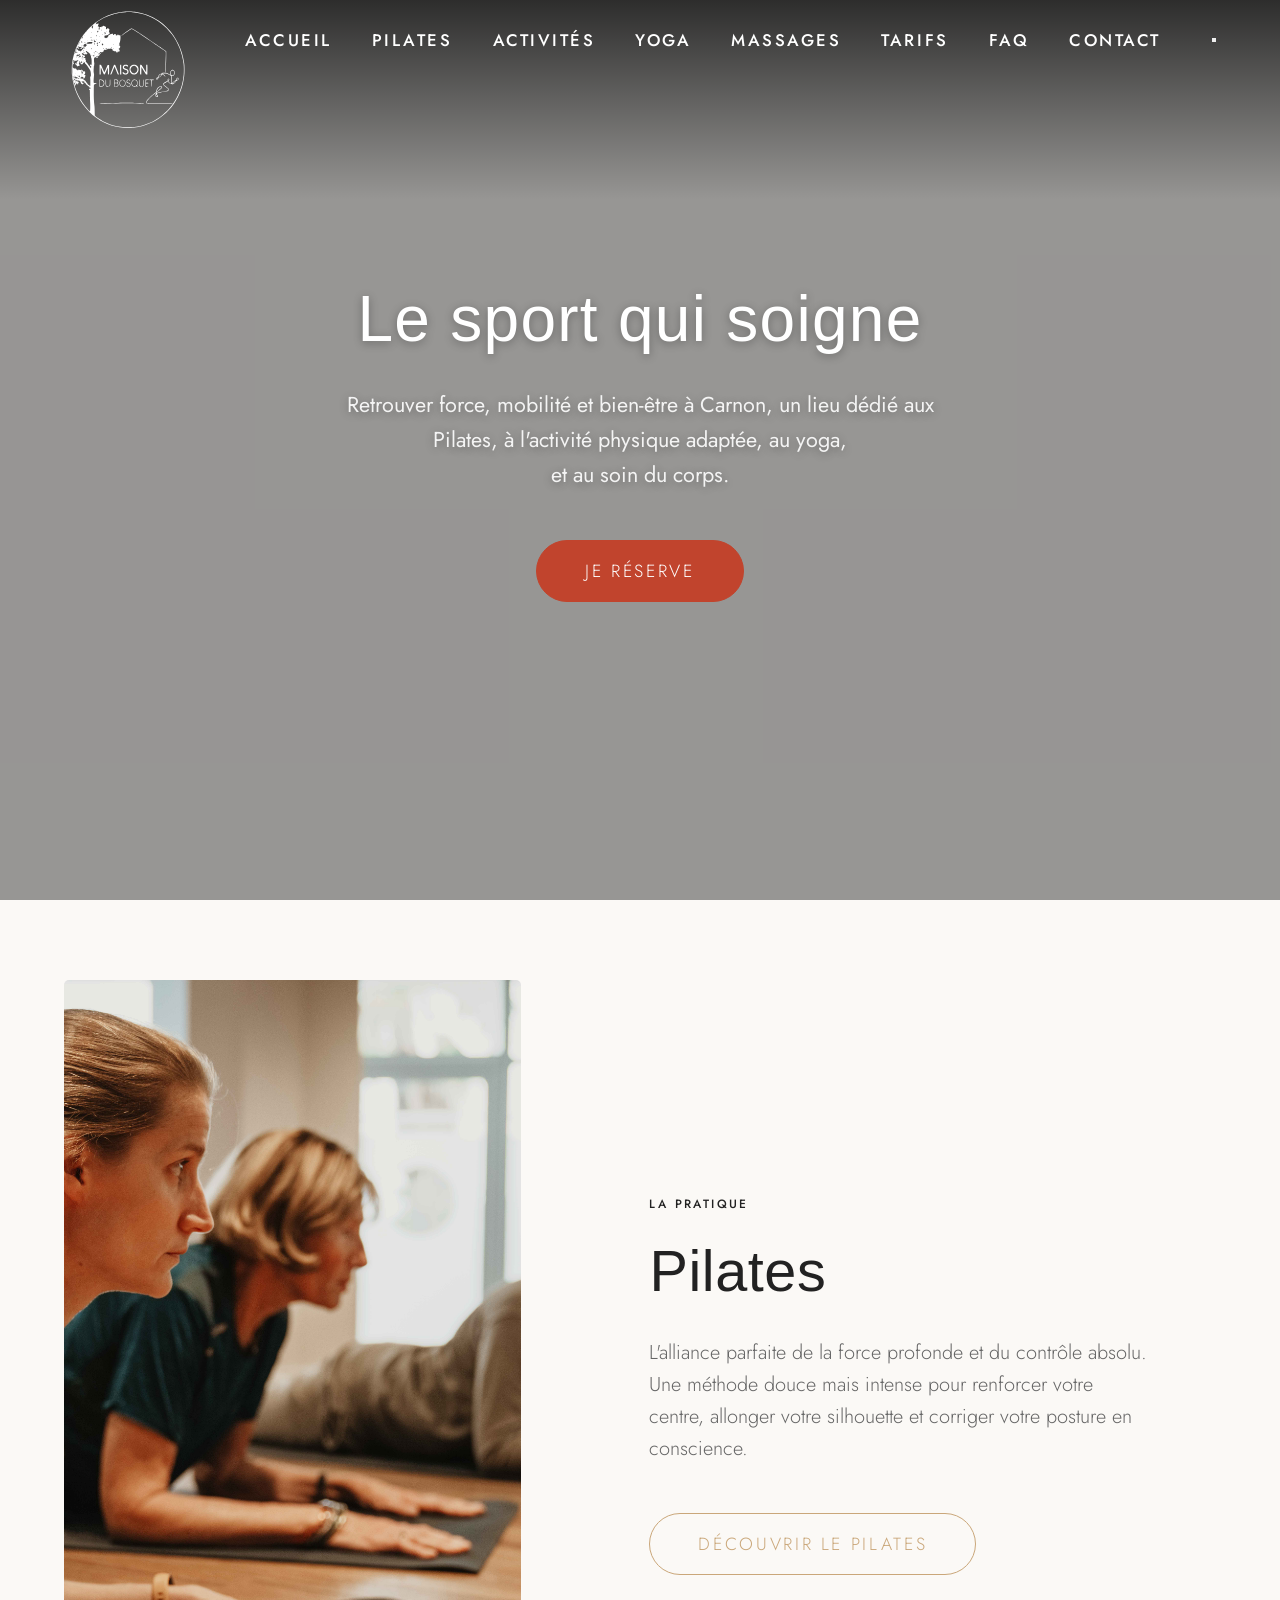
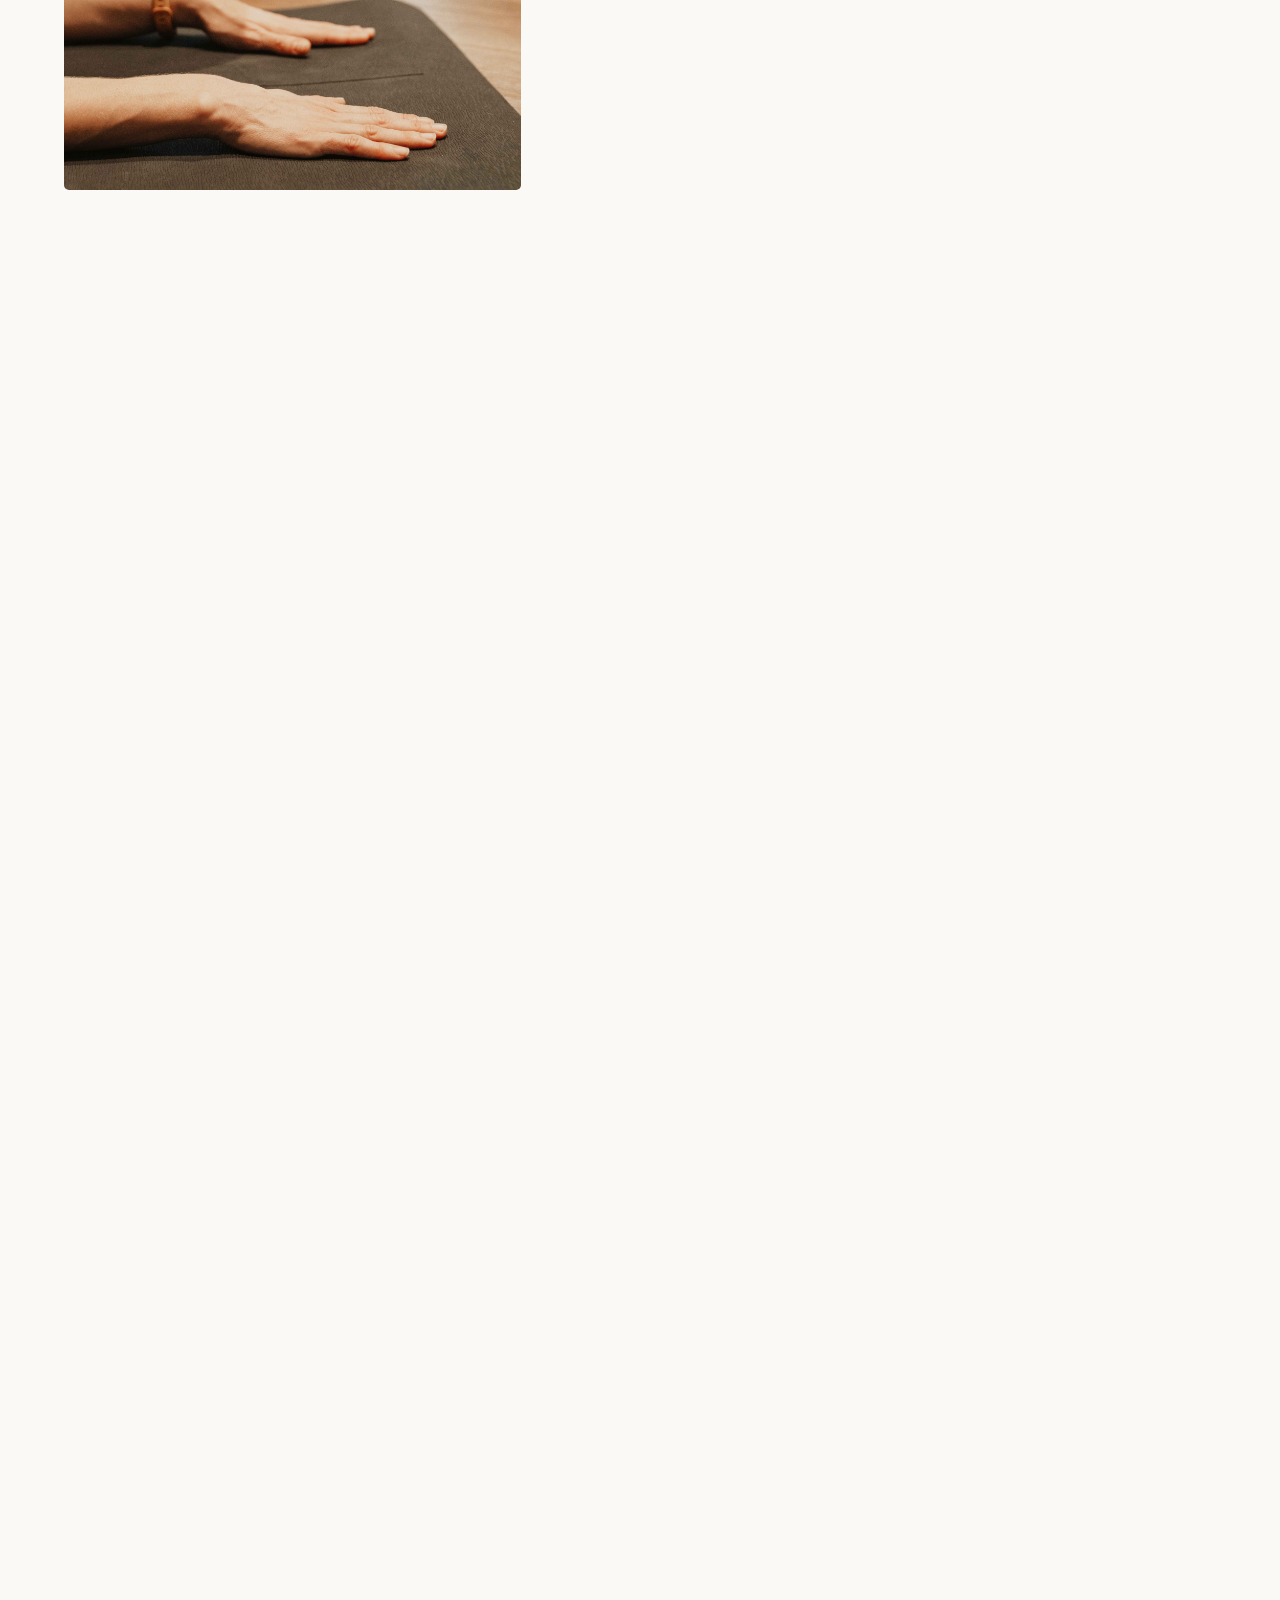
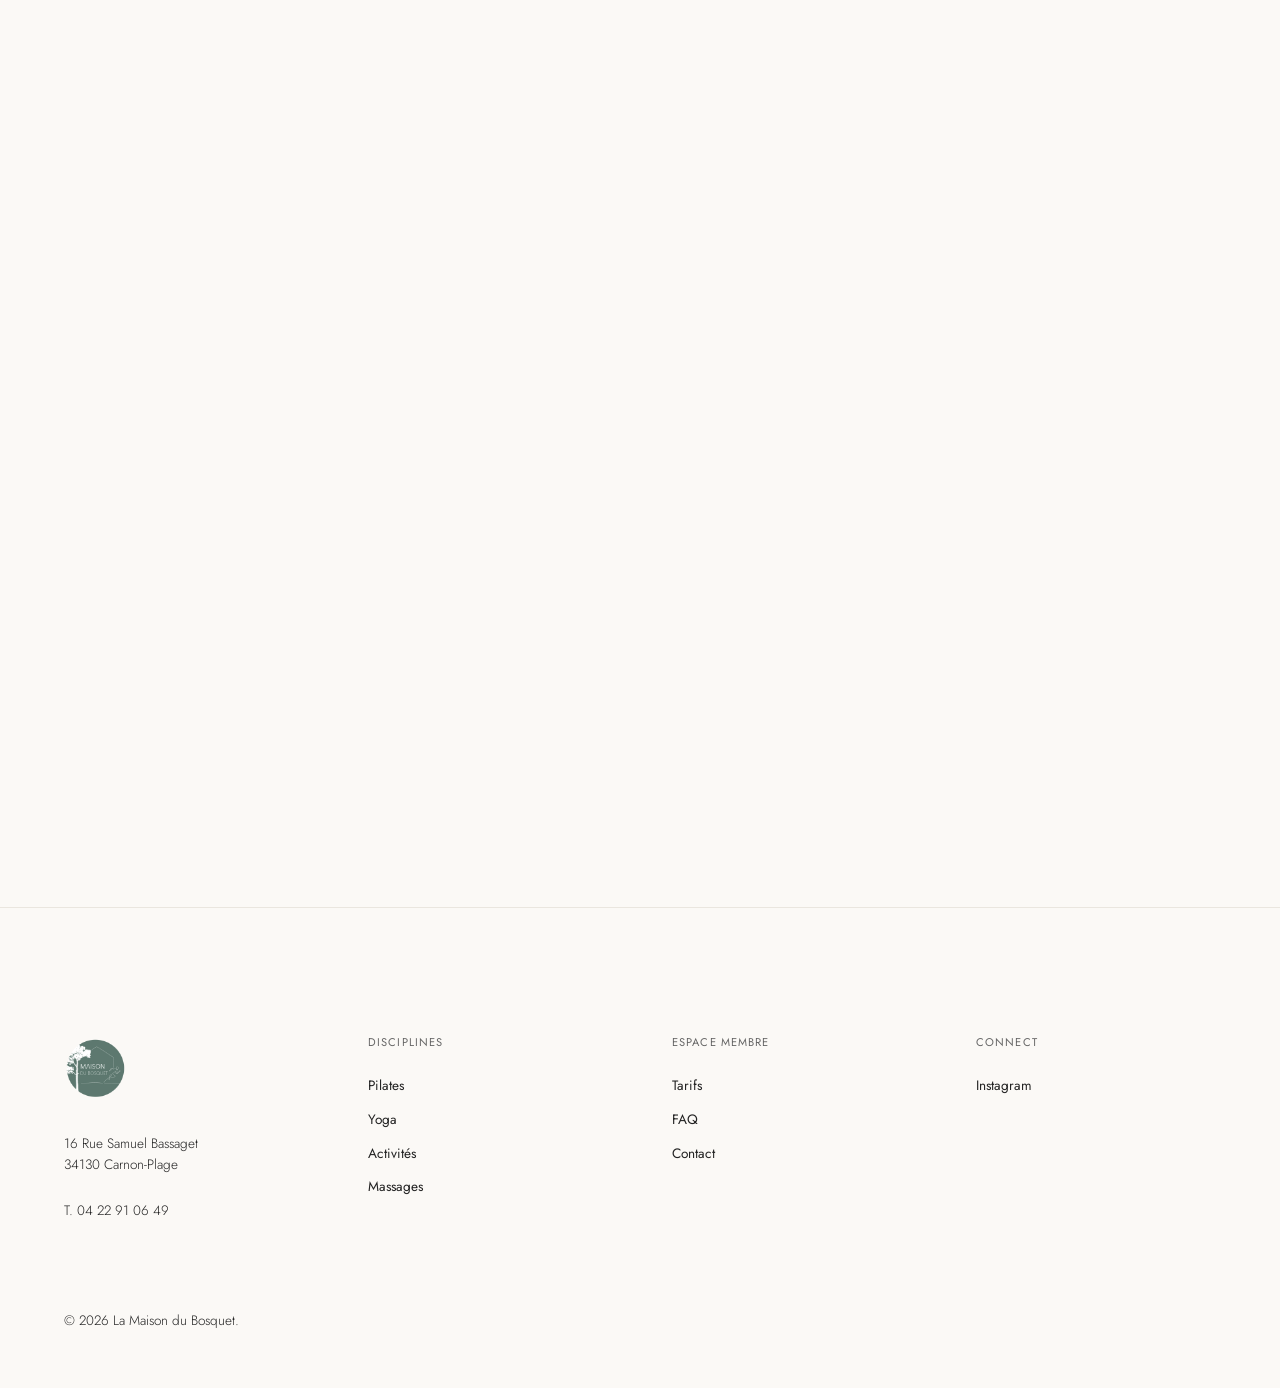
==== index.html @ 8757844e "Update index texts and yoga hero image position" ====
<!DOCTYPE html>
<html lang="fr">
<head>
  <meta charset="UTF-8">
  <meta name="viewport" content="width=device-width, initial-scale=1.0">
  <title>La Maison du Bosquet | Mouvement & Bien-être</title>
  <meta name="description" content="Une approche holistique du mouvement à Carnon-Plage. Pilates, Yoga, Massages et A.P.A dans un espace pensé pour la sérénité.">
  
  <link rel="stylesheet" href="style.css">
</head>
<body>

  <!-- HEADER -->
  <header class="site-header">
    <div class="container" style="display: flex; justify-content: space-between; align-items: center; width: 100%;">
      <div class="logo">
        <a href="index.html">
          <img src="Branding/MaisonDuBosquet_logo_vectorise_blanc.svg" alt="La Maison du Bosquet">
        </a>
      </div>
      
      <nav class="main-nav">
        <ul>
          <li><a href="index.html">Accueil</a></li>
          <li><a href="pilates.html">Pilates</a></li>
          <li><a href="training-apa.html">Activités</a></li>
          <li><a href="yoga.html">Yoga</a></li>
          <li><a href="massages.html">Massages</a></li>
          <li><a href="tarifs.html">Tarifs</a></li>
          <li><a href="faq.html">FAQ</a></li>
          <li><a href="contact.html">Contact</a></li>
        </ul>
      </nav>
      
      <a href="#offre-decouverte" class="btn btn-primary" style="display: none;">JE RÉSERVE</a>
      
      <button class="burger-btn" aria-label="Menu" aria-expanded="false">
        <div class="burger-line"></div>
        <div class="burger-line"></div>
        <div class="burger-line"></div>
      </button>
    </div>
  </header>

  <!-- MOBILE MENU -->
  <nav class="mobile-menu">
    <a href="index.html">Accueil</a>
    <a href="pilates.html">Pilates</a>
    <a href="training-apa.html">Activités</a>
    <a href="yoga.html">Yoga</a>
    <a href="massages.html">Massages</a>
    <a href="tarifs.html">Tarifs</a>
    <a href="faq.html">FAQ</a>
    <a href="contact.html">Contact</a>
    
  </nav>

  <!-- HERO (Video Fullscreen) -->
  <section class="luxury-hero">
    <div class="hero-video-wrapper">
      <video autoplay muted loop playsinline>
        <source src="Video/HeroVideo.mp4" type="video/mp4">
      </video>
      <div class="hero-video-overlay"></div>
    </div>
    
    <div class="hero-text-overlay reveal">
      <h1>Le sport qui soigne</h1>
      <p style="margin: 2rem auto 3rem;">Retrouver force, mobilité et bien-être à Carnon, un lieu dédié aux Pilates, à l'activité physique adaptée, au yoga,<br>et au soin du corps.</p>
      <a href="#offre-decouverte" class="btn btn-primary">JE RÉSERVE</a>
    </div>
  </section>

  <!-- EDITORIAL SPLIT: PILATES -->
  <section class="editorial-split container">
    <div class="editorial-img reveal">
      <img src="Photos/PILATES/Pilates04.jpg" alt="La méthode Pilates">
    </div>
    <div class="editorial-content reveal">
      <span class="sur-titre">La Pratique</span>
      <h2>Pilates</h2>
      <p>L'alliance parfaite de la force profonde et du contrôle absolu. Une méthode douce mais intense pour renforcer votre centre, allonger votre silhouette et corriger votre posture en conscience.</p>
      <div style="margin-top: 3rem;">
        <a href="pilates.html" class="btn">Découvrir le Pilates</a>
      </div>
    </div>
  </section>

  <!-- EDITORIAL SPLIT: YOGA -->
  <section class="editorial-split reverse container">
    <div class="editorial-img reveal">
      <img src="Photos/YOGA/Yoga04.jpg" alt="Séance de Yoga">
    </div>
    <div class="editorial-content reveal">
      <span class="sur-titre">L'Apaisement</span>
      <h2>Yoga</h2>
      <p>Reconnectez le corps et l'esprit à travers des pratiques classiques et du Hatha Yoga. Un espace pour respirer, retrouver de la flexibilité et ancrer votre sérénité au quotidien.</p>
      <div style="margin-top: 3rem;">
        <a href="yoga.html" class="btn">Découvrir le Yoga</a>
      </div>
    </div>
  </section>

  <!-- CLEAN LIST: POURQUOI NOUS ? -->
  <section class="container reveal">
    <div class="text-center mb-4">
      <span class="sur-titre">Philosophie</span>
      <h2>Une approche sur-mesure</h2>
    </div>
    
    <div class="clean-list">
      <div class="clean-list-item">
        <h3>L'Intimité du groupe</h3>
        <p>Des effectifs très réduits pour garantir un accompagnement quasi-individuel et préserver la quiétude du lieu.</p>
      </div>
      <div class="clean-list-item">
        <h3>Expertise & Bienveillance</h3>
        <p>Nos professeurs sont des experts certifiés, dédiés à l'évolution de votre pratique dans le respect de votre anatomie.</p>
      </div>
      <div class="clean-list-item">
        <h3>Une vision holistique</h3>
        <p>Du renforcement musculaire profond (Pilates) à la récupération par le massage (Ko Bi Do, Réflexologie), tout est pensé pour votre équilibre.</p>
      </div>
    </div>
  </section>

  <!-- CTA BANNER -->
  <section id="offre-decouverte" class="cta-banner reveal" style="z-index: 2;" style="padding-top: 5rem;">
    <span class="sur-titre">Invitation</span>
    <h2>Commencez votre voyage</h2>
    
    <div style="background: var(--color-white); border-radius: 30px; padding: 4rem 2rem; max-width: 500px; margin: 3rem auto 0; border: 1px solid rgba(193, 68, 45, 0.2); box-shadow: 0 10px 50px rgba(193, 68, 45, 0.25);">
      <h3 style="font-family: var(--font-body); font-weight: 400; font-size: 1.2rem; margin-bottom: 1rem; text-transform: uppercase; letter-spacing: 0.1em;">Offre Découverte</h3>
      <p style="font-size: 1.5rem; color: var(--color-text); margin-bottom: 3rem; font-weight: 300;">Profitez de votre première séance à <strong>10€</strong></p>
      <a href="https://backoffice.bsport.io/customer/payment/pass/768179/?membership=2561&amp;force=true" target="_blank" class="btn btn-primary" style="width: 100%;">JE RÉSERVE</a>
    </div>
  </section>

  <!-- FOOTER -->
  <footer class="site-footer">
    <div class="container">
      <div class="footer-grid">
        <div>
          <img src="Branding/LogoVert.png" alt="Logo" style="height: 65px; margin-bottom: 2rem;">
          <p>16 Rue Samuel Bassaget<br>34130 Carnon-Plage</p>
          <p style="margin-top: 1rem;">T. 04 22 91 06 49</p>
        </div>
        
        <div>
          <h4>Disciplines</h4>
          <ul>
            <li style="margin-bottom: 0.5rem;"><a href="pilates.html">Pilates</a></li>
            <li style="margin-bottom: 0.5rem;"><a href="yoga.html">Yoga</a></li>
            <li style="margin-bottom: 0.5rem;"><a href="training-apa.html">Activités</a></li>
            <li style="margin-bottom: 0.5rem;"><a href="massages.html">Massages</a></li>
          </ul>
        </div>

        <div>
          <h4>Espace Membre</h4>
          <ul>
            <li style="margin-bottom: 0.5rem;"><a href="tarifs.html">Tarifs</a></li>
            <li style="margin-bottom: 0.5rem;"><a href="faq.html">FAQ</a></li>
            <li style="margin-bottom: 0.5rem;"><a href="contact.html">Contact</a></li>
          </ul>
        </div>
        
        <div>
          <h4>Connect</h4>
          <ul>
            <li><a href="https://www.instagram.com/maisondubosquet/" target="_blank">Instagram</a></li>
          </ul>
        </div>
      </div>
      <div class="footer-bottom">
        <p>&copy; 2026 La Maison du Bosquet.</p>
      </div>
    </div>
  </footer>

  <script>
    // Reveal Animations
    const observer = new IntersectionObserver((entries) => {
      entries.forEach(entry => {
        if (entry.isIntersecting) {
          entry.target.classList.add('visible');
        }
      });
    }, { threshold: 0.15 });

    document.querySelectorAll('.reveal').forEach(el => observer.observe(el));

    // Header Scroll Logic
    window.addEventListener('scroll', () => {
      const header = document.querySelector('.site-header');
      if(window.scrollY > 50) {
        header.classList.add('scrolled');
      } else {
        header.classList.remove('scrolled');
      }
    });

    // Mobile Menu
    const burger = document.querySelector('.burger-btn');
    const menu = document.querySelector('.mobile-menu');
    burger.addEventListener('click', () => {
      menu.classList.toggle('open');
      document.querySelector('.site-header').classList.toggle('menu-open');
      const lines = burger.querySelectorAll('.burger-line');
      if (menu.classList.contains('open')) {
        lines[0].style.transform = 'rotate(45deg) translate(5px, 5px)';
        lines[2].style.transform = 'rotate(-45deg) translate(2px, -2px)';
      } else {
        lines[0].style.transform = 'none';
        lines[2].style.transform = 'none';
      }
    });
  
    // Parallax and global reveal
    document.querySelectorAll("section:not(.reveal)").forEach(el => {
      el.classList.add("reveal");
      observer.observe(el);
    });


  </script>
</body>
</html>
---- style.css ----
/* ==========================================================================
   VARIABLES CSS (LUXURY WELLNESS - HOTEL STYLE)
   Mix: 50% Sky Ting, 30% The Pilates Class, 20% Ourano Yoga
   ========================================================================== */
@import url('https://fonts.googleapis.com/css2?family=Cinzel:wght@400;500;600&family=Jost:wght@300;400;500&display=swap');

:root {
  /* Colors - Ultra minimaliste */
  --color-bg: #FBF9F6; /* Crème très clair, poudré */
  --color-text: #222222; /* Noir profond mais doux (pas #000) */
  --color-text-light: #666666; /* Gris chaud pour les descriptions */
  
  /* L'accent demandé par le client */
  --color-accent: #C1442D; /* Rouge/Orange vibrant */
  
  --color-white: #FFFFFF;
  --color-border: #EAE6DF; /* Bordure presque invisible */

  /* Typography - Très mode / hôtellerie */
  --font-heading: Avenir, sans-serif; /* Avenir comme demandé */
  --font-body: 'Jost', sans-serif; /* Sans-serif géométrique, fin, très "The Pilates Class" */

  /* Layout & Spacing - Le "vide" est notre meilleur atout */
  --header-height: 80px;
  --header-scrolled-height: 60px;
  --container-max: 1400px;
  --container-px: 5vw;
  --spacing-section: 15rem; /* Marges gigantesques */
  --spacing-section-mobile: 8rem;

  /* Timings */
  --transition-slow: 0.8s cubic-bezier(0.25, 1, 0.5, 1);
  --transition-fast: 0.3s ease;
}

/* ==========================================================================
   RESET & BASE
   ========================================================================== */
*, *::before, *::after {
  box-sizing: border-box;
  margin: 0;
  padding: 0;
}

html {
  font-size: 16px;
  scroll-behavior: smooth;
}

body {
  font-family: var(--font-body);
  color: var(--color-text);
  background-color: var(--color-bg);
  line-height: 1.6;
  -webkit-font-smoothing: antialiased;
  -moz-osx-font-smoothing: grayscale;
  overflow-x: hidden;
}

/* Typography Rules */
h1, h2, h3, h4, h5, h6 {
  font-family: var(--font-heading);
  font-weight: 400;
  line-height: 1.15;
  color: var(--color-text);
}

h1 {
  font-size: clamp(3rem, 7vw, 6rem);
  letter-spacing: 0.02em;
}

h2 {
  font-size: clamp(2rem, 4.5vw, 4.5rem);
  letter-spacing: 0.01em;
  margin-bottom: 2rem;
}

h3 {
  font-size: clamp(1.2rem, 2.5vw, 1.8rem);
  font-weight: 500;
  margin-bottom: 1rem;
}

p {
  font-size: 1.25rem;
  font-weight: 300;
  color: var(--color-text-light);
  margin-bottom: 1.5rem;
  max-width: 600px; /* Ne jamais avoir de lignes de texte trop longues */
}

/* Le sur-titre style "magazine" (très The Pilates Class) */
.sur-titre {
  font-family: var(--font-body);
  text-transform: uppercase;
  letter-spacing: 0.2em;
  font-size: 0.75rem;
  font-weight: 500;
  color: var(--color-text);
  margin-bottom: 1.5rem;
  display: block;
}

a {
  color: inherit;
  text-decoration: none;
  transition: opacity var(--transition-fast);
}

a:hover {
  opacity: 0.6;
}

ul {
  list-style: none;
}

img {
  max-width: 100%;
  height: auto;
  display: block;
}

/* ==========================================================================
   LAYOUT
   ========================================================================== */
.container {
  width: 100%;
  max-width: var(--container-max);
  margin: 0 auto;
  padding: 0 var(--container-px);
}

section {
  padding: var(--spacing-section) 0;
}

@media (max-width: 768px) {
  section {
    padding: var(--spacing-section-mobile) 0;
  }
}

.text-center { text-align: center; }
.text-center p { margin-left: auto; margin-right: auto; }

/* ==========================================================================
   HEADER
   ========================================================================== */
.site-header {
  position: fixed;
  top: 0;
  left: 0;
  width: 100%;
  height: var(--header-height);
  z-index: 100;
  display: flex;
  align-items: center;
  transition: all var(--transition-slow);
  background: transparent;
  color: var(--color-white);
  border-bottom: none;
}

.site-header.scrolled {
  background: #5C786F;
  height: var(--header-scrolled-height);
}

/* Logo beaucoup plus grand au repos */
.logo img {
  height: 130px;
  transition: all var(--transition-fast);
  margin-top: 60px; /* Pousse le logo encore plus vers le bas */
  image-rendering: high-quality; /* Améliore le lissage */
  -webkit-font-smoothing: antialiased;
  transform: translateZ(0); /* Force l'accélération matérielle */
}

.site-header.scrolled .logo img {
  height: 40px; /* Revient petit sur le bandeau sauge */
  margin-top: 0px; /* Le replace au centre lors du scroll */
}

.main-nav ul {
  display: flex;
  gap: 2.5rem;
}

.main-nav a {
  font-family: var(--font-body);
  font-size: 1.05rem;
  text-transform: uppercase;
  letter-spacing: 0.15em;
  font-weight: 500;
  position: relative;
  color: var(--color-white);
}

.main-nav a:hover,
.main-nav a.active {
  color: #caa77a !important;
  text-decoration: underline;
  text-underline-offset: 4px;
  opacity: 1;
}

/* ==========================================================================
   BUTTONS (Accent Terracotta)
   ========================================================================== */
.btn {
  display: inline-flex;
  align-items: center;
  justify-content: center;
  padding: 1rem 3rem;
  font-family: var(--font-body);
  text-transform: uppercase;
  letter-spacing: 0.15em;
  font-size: 1.1rem;
  font-weight: 300;
  border: 1px solid #caa77a;
  background: transparent;
  color: #caa77a;
  cursor: pointer;
  transition: all var(--transition-fast);
  border-radius: 50px; /* Boutons totalement arrondis */
}

.btn:hover {
  background: #caa77a;
  color: var(--color-white);
}

/* Le bouton principal prend l'accent Terracotta demandé */
.btn-primary {
  background: var(--color-accent);
  border-color: var(--color-accent);
  color: var(--color-white);
}

.btn-primary:hover {
  background: transparent;
  color: var(--color-accent);
}

/* ==========================================================================
   HERO (Video Fullscreen)
   ========================================================================== */
.luxury-hero {
  position: relative;
  height: 100vh;
  width: 100%;
  display: flex;
  align-items: center;
  justify-content: center;
  /* Retrait du padding-top pour que la vidéo aille jusqu'en haut sous le header */
  padding-top: 0; 
  margin-bottom: 5rem;
}

.hero-video-wrapper {
  position: absolute;
  inset: 0;
  width: 100%;
  height: 100%;
  overflow: hidden;
  z-index: 0;
}

.hero-video-wrapper video {
  width: 100%;
  height: 100%;
  object-fit: cover;
  object-position: center;
  animation: kenBurns 30s infinite alternate ease-in-out;
}

/* Recadrage spécifique pour mobile pour ne pas couper la tête */
@media (max-width: 768px) {
  .hero-video-wrapper video {
    object-position: center 0%; /* Calage absolu sur le haut de l'image (0%) */
  }
}

/* Overlay sombre pour garantir la lisibilité du texte blanc */
.hero-video-overlay {
  position: absolute;
  inset: 0;
  width: 100%;
  height: 100%;
  background: rgba(0, 0, 0, 0.4);
  z-index: 1;
}

/* Dégradé spécifique en haut pour faire ressortir le menu/logo */
.hero-image-wrapper {
  position: relative;
}

.hero-video-wrapper::after,
.hero-image-wrapper::after {
  content: '';
  position: absolute;
  top: 0; left: 0; right: 0;
  height: 200px;
  background: linear-gradient(to bottom, rgba(0,0,0,0.7) 0%, rgba(0,0,0,0) 100%);
  z-index: 2;
  pointer-events: none;
}

/* Ken Burns effect pour toutes les bannières */
@keyframes kenBurns {
  0% { transform: scale(1); }
  100% { transform: scale(1.12); }
}

/* Titre par-dessus la vidéo, poussé vers le bas */
.hero-text-overlay {
  position: relative;
  z-index: 2;
  text-align: center;
  color: var(--color-white);
  padding: 0 2rem;
  max-width: 900px;
  margin-top: 25vh; /* Pousse le contenu vers le bas */
}

@media (max-width: 768px) {
  .hero-text-overlay {
    margin-top: 10vh; /* Remonte le texte sur mobile */
  }
}

.hero-text-overlay h1 {
  color: var(--color-white);
  text-shadow: 0 2px 10px rgba(0,0,0,0.3);
  font-size: clamp(2.2rem, 5vw, 4.5rem); /* Titre légèrement plus petit */
}

.hero-text-overlay .sur-titre {
  color: rgba(255, 255, 255, 0.8);
  text-shadow: 0 2px 10px rgba(0,0,0,0.3);
}

.hero-text-overlay p {
  color: rgba(255, 255, 255, 0.9);
  text-shadow: 0 2px 10px rgba(0,0,0,0.3);
  font-size: 1.35rem; /* Agrandissement du sous-titre */
  font-weight: 400;
}

/* Variante où l'image prend vraiment 100% de l'écran sans padding */
.hero-full-bleed {
  position: absolute;
  inset: 0;
  z-index: -1;
}

.hero-full-bleed img {
  width: 100%;
  height: 100%;
  object-fit: cover;
  animation: kenBurns 30s infinite alternate ease-in-out;
}

/* ==========================================================================
   EDITORIAL SPLIT (Image + Texte)
   ========================================================================== */
.editorial-split {
  display: flex;
  flex-direction: column;
  gap: 4rem;
}

@media (min-width: 1024px) {
  .editorial-split {
    flex-direction: row;
    align-items: center;
    gap: 8rem; /* Vide gigantesque entre photo et texte */
  }
  .editorial-split.reverse {
    flex-direction: row-reverse;
  }
}

.editorial-img {
  width: 100%;
  height: 70vh; /* Photos très verticales façon mode */
  position: relative;
  overflow: hidden;
  border-radius: 5px;
}

@media (min-width: 1024px) {
  .editorial-img {
    width: 45%;
    height: 90vh;
  }
}

.editorial-img img {
  width: 100%;
  height: 100%;
  object-fit: cover;
}

.editorial-content {
  width: 100%;
}

@media (min-width: 1024px) {
  .editorial-content {
    width: 55%;
    padding-right: 4rem;
  }
  .editorial-split.reverse .editorial-content {
    padding-right: 0;
    padding-left: 4rem;
  }
}

/* ==========================================================================
   LISTE ÉPURÉE (Bénéfices / Valeurs)
   ========================================================================== */
.clean-list {
  display: flex;
  flex-direction: column;
  gap: 3rem;
  max-width: 800px;
  margin: 0 auto;
}

.clean-list-item {
  border-top: 1px solid var(--color-border);
  padding-top: 2rem;
}

.clean-list-item h3 {
  font-family: var(--font-body);
  text-transform: uppercase;
  letter-spacing: 0.1em;
  font-size: 0.9rem;
  margin-bottom: 1rem;
}

.clean-list-item p {
  font-size: 1.2rem;
  color: var(--color-text);
  max-width: 100%;
}

/* ==========================================================================
   LARGE IMAGE BREAK
   ========================================================================== */
.large-image-break {
  width: 100%;
  height: 80vh;
  padding: 0 var(--container-px);
  position: relative;
  overflow: hidden;
  border-radius: 5px;
}

.large-image-break img {
  width: 100%;
  height: 100%;
  object-fit: cover;
}

/* ==========================================================================
   CTA BANNER (Offre découverte)
   ========================================================================== */
.cta-banner {
  text-align: center;
  padding: 10rem var(--container-px);
  background-color: var(--color-bg); /* Reste crème, pas de fond lourd */
  position: relative;
  overflow: hidden;
}

.cta-banner::before {
  content: "";
  position: absolute;
  top: 50%;
  left: 0;
  width: 100%;
  height: 150px;
  transform: translateY(-50%);
  background-image: url("data:image/svg+xml,%3Csvg xmlns='http://www.w3.org/2000/svg' viewBox='0 0 1000 100' preserveAspectRatio='none'%3E%3Cpath d='M0,50 Q250,100 500,50 T1000,50' fill='none' stroke='%23C1442D' stroke-width='2'/%3E%3C/svg%3E");
  background-repeat: repeat-x;
  background-size: 1000px 100%;
  z-index: 0;
  animation: waveBackground 15s linear infinite;
  opacity: 0.2; /* Subtil mais visible */
  pointer-events: none;
}

.cta-banner::after {
  content: "";
  position: absolute;
  top: 55%; /* Léger décalage vers le bas */
  left: 0;
  width: 100%;
  height: 150px;
  transform: translateY(-50%) scaleX(-1); /* Inverse la vague pour la désynchroniser */
  background-image: url("data:image/svg+xml,%3Csvg xmlns='http://www.w3.org/2000/svg' viewBox='0 0 1000 100' preserveAspectRatio='none'%3E%3Cpath d='M0,50 Q250,100 500,50 T1000,50' fill='none' stroke='%23C1442D' stroke-width='2'/%3E%3C/svg%3E");
  background-repeat: repeat-x;
  background-size: 1000px 100%;
  z-index: 0;
  animation: waveBackground 22s linear infinite reverse; /* Vitesse différente et direction opposée */
  opacity: 0.15; /* Encore plus subtil */
  pointer-events: none;
}

@keyframes waveBackground {
  0% {
    background-position: 0 0;
  }
  100% {
    background-position: -1000px 0;
  }
}

.cta-banner > * {
  position: relative;
  z-index: 1;
}

.cta-banner h2 {
  font-size: clamp(3rem, 6vw, 5rem);
  margin-bottom: 2rem;
}

.cta-banner p {
  margin: 0 auto 3rem;
}

/* ==========================================================================
   FOOTER
   ========================================================================== */
.site-footer {
  padding: 8rem 0 2rem;
  border-top: 1px solid var(--color-border);
  background-color: var(--color-bg);
  color: var(--color-text);
}

.footer-grid {
  display: grid;
  grid-template-columns: repeat(3, 1fr);
  gap: 1rem;
  margin-bottom: 4rem;
}

.footer-grid > div:first-child {
  grid-column: 1 / -1;
  margin-bottom: 2rem;
}

@media (min-width: 768px) {
  .footer-grid {
    grid-template-columns: repeat(4, 1fr);
    gap: 4rem;
  }
  .footer-grid > div:first-child {
    grid-column: auto;
    margin-bottom: 0;
  }
}

.site-footer h4 {
  font-family: var(--font-body);
  font-size: 0.7rem;
  text-transform: uppercase;
  letter-spacing: 0.1em;
  margin-bottom: 1.5rem;
  color: var(--color-text-light);
}

.site-footer p, .site-footer a {
  font-size: 0.85rem;
  color: var(--color-text);
  word-break: break-word;
}

/* ==========================================================================
   MOBILE MENU & ANIMATIONS
   ========================================================================== */
/* Masqué par défaut */
.mobile-menu {
  display: none;
}

@media (max-width: 1023px) {
  .main-nav, .site-header .btn { display: none; }
  
  .burger-btn {
    display: block;
    background: transparent;
    border: none;
    cursor: pointer;
    z-index: 101;
    width: 30px;
    height: 12px;
    position: relative;
  }
  .burger-line {
    position: absolute;
    width: 100%;
    height: 1px;
    background: var(--color-white);
    transition: all var(--transition-fast);
  }
  
  .site-header.menu-open .burger-line {
    background: var(--color-text);
  }
  
  .site-header.menu-open .logo img {
    filter: brightness(0);
  }
  .burger-line:nth-child(1) { top: 0; }
  .burger-line:nth-child(2) { top: 50%; transform: translateY(-50%); display: none; }
  .burger-line:nth-child(3) { bottom: 0; }

  .mobile-menu {
    display: flex;
    position: fixed;
    top: 0;
    left: 0;
    width: 100%;
    height: 100vh;
    background: var(--color-bg);
    z-index: 99;
    flex-direction: column;
    justify-content: flex-start;
    padding-top: 120px;
    align-items: center;
    opacity: 0;
    pointer-events: none;
    transition: opacity var(--transition-slow);
  }
  
  .mobile-menu.open {
    opacity: 1;
    pointer-events: all;
  }

  .mobile-menu a {
    font-family: var(--font-heading);
    font-size: 2.2rem;
    margin-bottom: 1.2rem;
    display: block;
    text-align: center;
  }
}

/* Reveal Animation */
.reveal {
  opacity: 0;
  transform: translateY(40px);
  transition: opacity 1.2s cubic-bezier(0.25, 1, 0.5, 1), transform 1.2s cubic-bezier(0.25, 1, 0.5, 1);
}

.reveal.visible {
  opacity: 1;
  transform: translateY(0);
}

/* Apparition de gauche à droite pour l'image de gauche */
.editorial-split .editorial-img.reveal {
  transform: translateX(-80px);
}

/* Apparition de droite à gauche pour l'image de droite */
.editorial-split.reverse .editorial-img.reveal {
  transform: translateX(80px);
}

.editorial-split .editorial-img.reveal.visible,
.editorial-split.reverse .editorial-img.reveal.visible {
  transform: translateX(0);
}

/* ==========================================================================
   CUSTOM SCROLLBARS (Discreet luxury)
   ========================================================================== */
::-webkit-scrollbar,
div[id^="bsport-widget"]::-webkit-scrollbar {
  width: 6px; /* Très discret */
}

::-webkit-scrollbar-track,
div[id^="bsport-widget"]::-webkit-scrollbar-track {
  background: transparent;
}

::-webkit-scrollbar-thumb,
div[id^="bsport-widget"]::-webkit-scrollbar-thumb {
  background-color: #caa77a !important; /* Sable / Beige */
  border-radius: 10px;
}

::-webkit-scrollbar-thumb:hover,
div[id^="bsport-widget"]::-webkit-scrollbar-thumb:hover {
  background-color: #b59266 !important; /* Un peu plus foncé au survol */
}

/* Support Firefox */
html, body, div[id^="bsport-widget"] {
  scrollbar-width: thin;
  scrollbar-color: #caa77a transparent;
}

/* Parallax retiré selon la demande */

/* --- FORM & FAQ STYLES --- */
.contact-grid {
  display: grid;
  grid-template-columns: 1fr;
  gap: 4rem;
  margin-top: 3rem;
}
@media (min-width: 768px) {
  .contact-grid {
    grid-template-columns: 1fr 1fr;
  }
}
.contact-info p {
  margin-bottom: 1rem;
}
.contact-form {
  display: flex;
  flex-direction: column;
  gap: 1.5rem;
}
.form-group {
  display: flex;
  flex-direction: column;
  text-align: left;
}
.form-group label {
  font-family: var(--font-body);
  font-weight: 500;
  margin-bottom: 0.5rem;
  color: var(--color-text);
}
.form-group input, .form-group textarea {
  padding: 1rem;
  border: 1px solid var(--color-border);
  border-radius: 10px;
  background: var(--color-bg);
  font-family: var(--font-body);
  color: var(--color-text);
}
.form-group input:focus, .form-group textarea:focus {
  outline: none;
  border-color: var(--color-accent);
}
.faq-accordion {
  max-width: 800px;
  margin: 0 auto;
  text-align: left;
}
.faq-item {
  border-bottom: 1px solid var(--color-border);
  padding: 1.5rem 0;
}
.faq-question {
  width: 100%;
  text-align: left;
  background: none;
  border: none;
  font-family: var(--font-heading);
  font-size: 1.2rem;
  color: var(--color-text);
  cursor: pointer;
  display: flex;
  justify-content: space-between;
  align-items: center;
}
.faq-question:focus {
  outline: none;
}
.faq-answer {
  max-height: 0;
  overflow: hidden;
  transition: max-height 0.3s ease;
  color: var(--color-text-light);
  margin-top: 0;
}
.faq-item.active .faq-answer {
  max-height: 500px;
  margin-top: 1rem;
}
.faq-icon {
  font-size: 1.5rem;
  transition: transform 0.3s ease;
}
.faq-item.active .faq-icon {
  transform: rotate(45deg);
}

/* Carousel APA */
.carousel-apa {
  position: relative;
  width: 100%;
  aspect-ratio: 3/4;
  border-radius: 5px;
  overflow: hidden;
  box-shadow: 0 20px 40px rgba(0, 0, 0, 0.2);
}
.carousel-apa .carousel-slide {
  position: absolute;
  top: 0;
  left: 0;
  width: 100%;
  height: 100%;
  object-fit: cover;
  opacity: 0;
  transition: opacity 1.5s ease-in-out;
  border-radius: 0; /* Container handles it */
  box-shadow: none;
}
.carousel-apa .carousel-slide.active {
  opacity: 1;
}
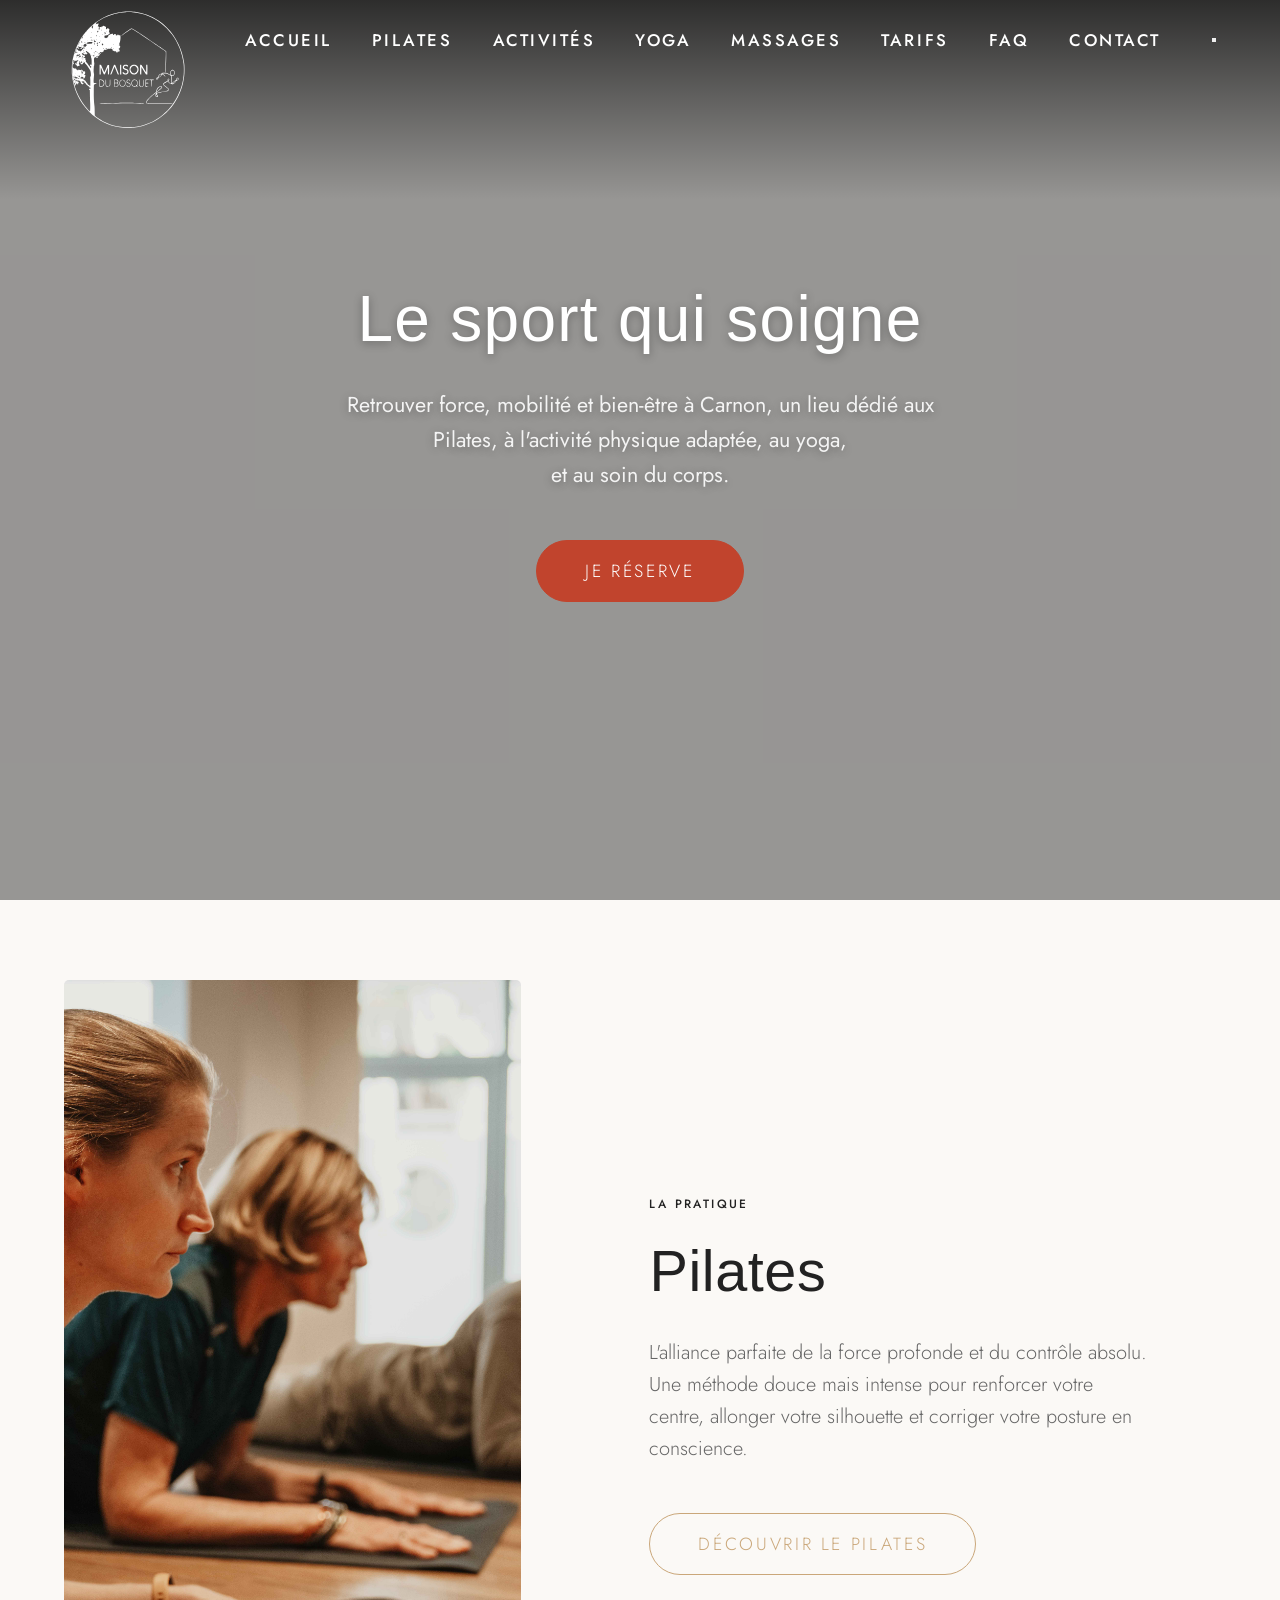
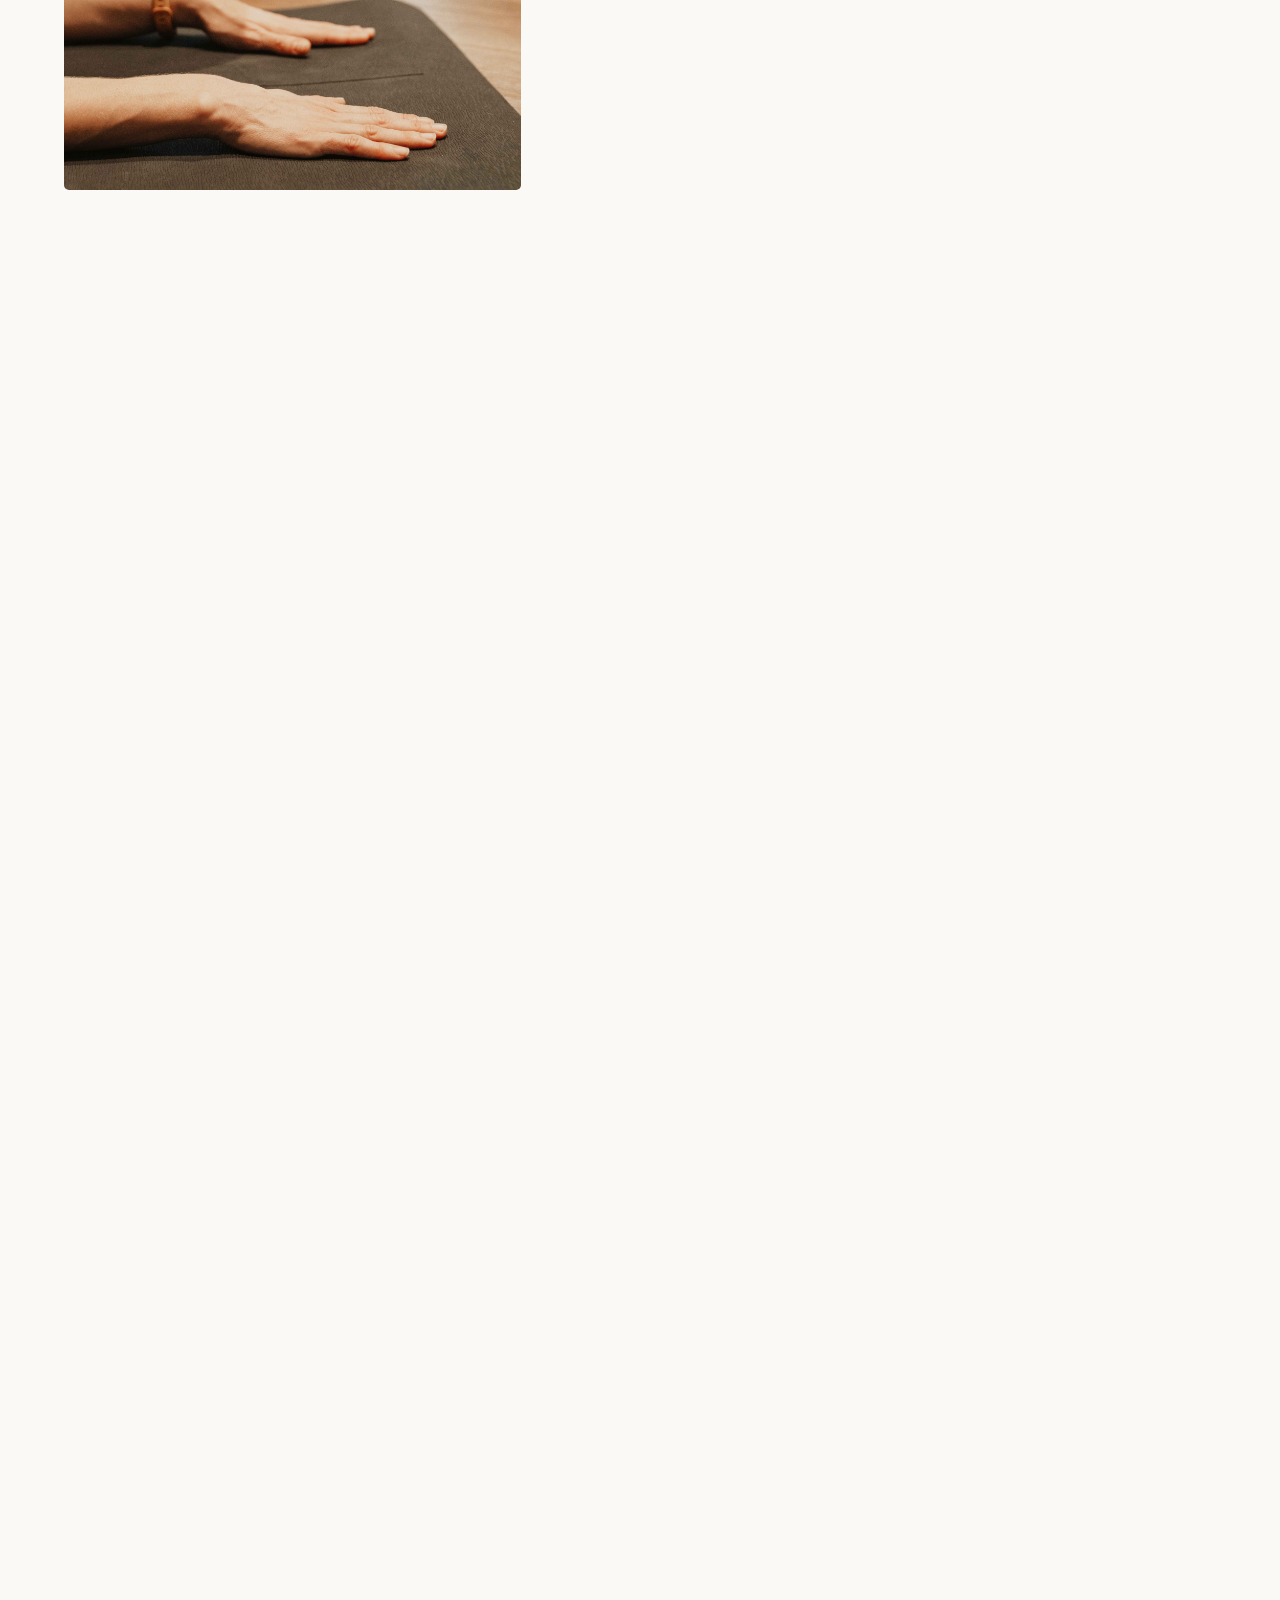
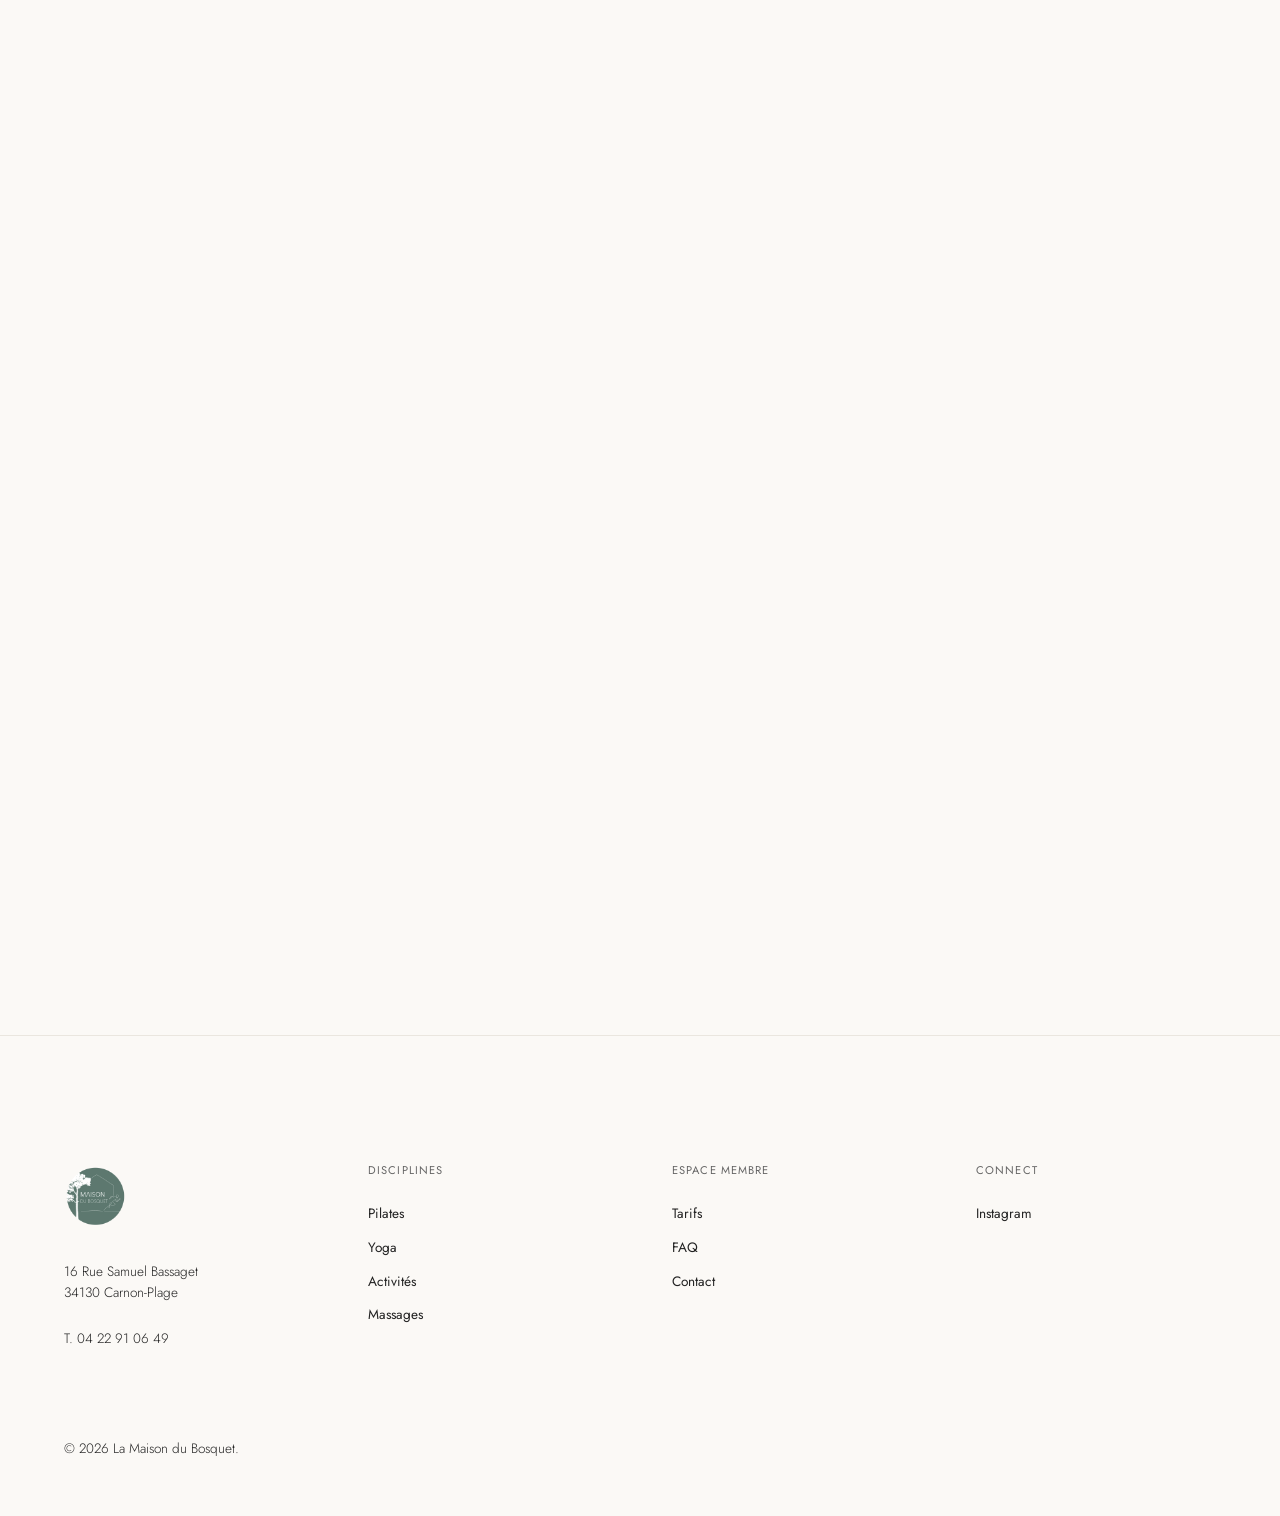
==== commit a2f501af: "Adjust index margins, remove massage CTA, and fix contact carousel image positions" ====
--- a/index.html
+++ b/index.html
@@ -87,7 +87,7 @@
   </section>
 
   <!-- EDITORIAL SPLIT: YOGA -->
-  <section class="editorial-split reverse container">
+  <section class="editorial-split reverse container" style="margin-top: 8rem;">
     <div class="editorial-img reveal">
       <img src="Photos/YOGA/Yoga04.jpg" alt="Séance de Yoga">
     </div>
--- a/style.css
+++ b/style.css
@@ -826,3 +826,18 @@
 .carousel-apa .carousel-slide.active {
   opacity: 1;
 }
+
+/* Hero Carousel */
+.hero-carousel-slide {
+  position: absolute;
+  top: 0;
+  left: 0;
+  width: 100%;
+  height: 100%;
+  object-fit: cover;
+  opacity: 0;
+  transition: opacity 2s ease-in-out;
+}
+.hero-carousel-slide.active {
+  opacity: 1;
+}
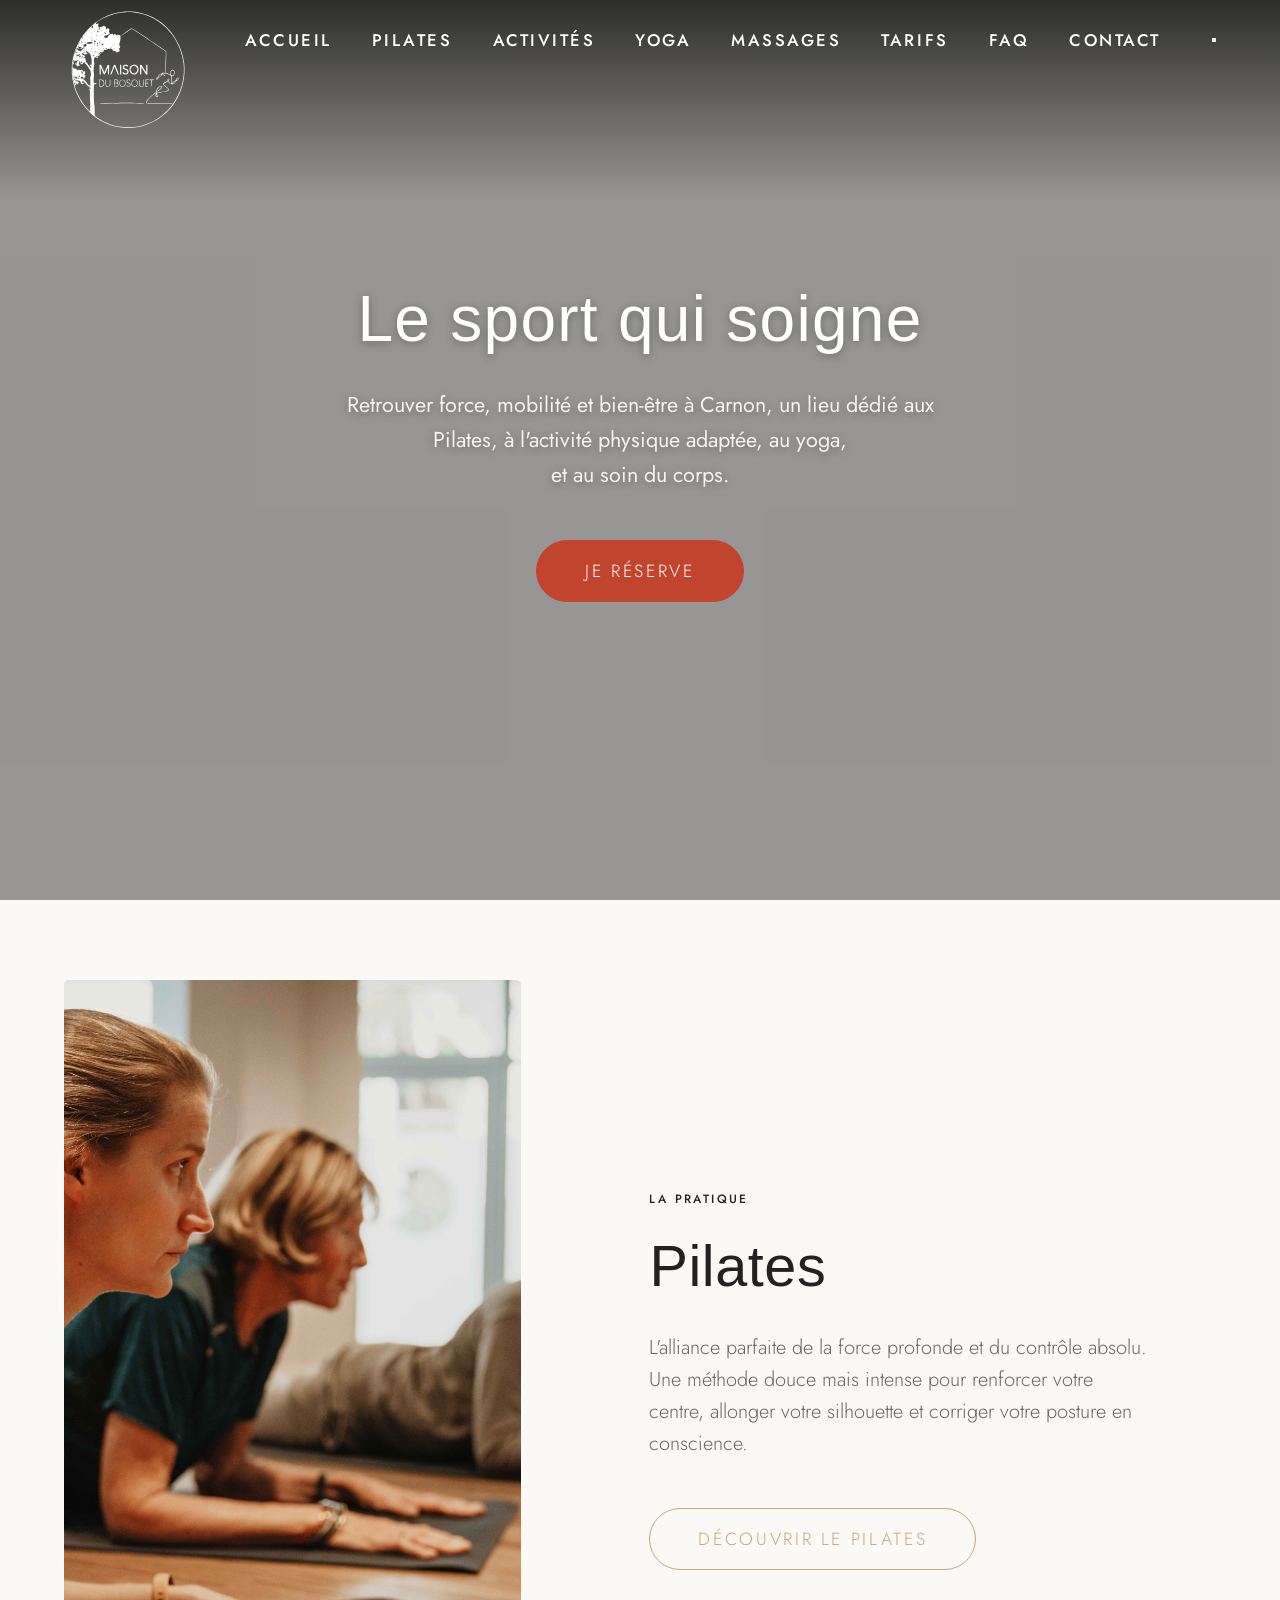
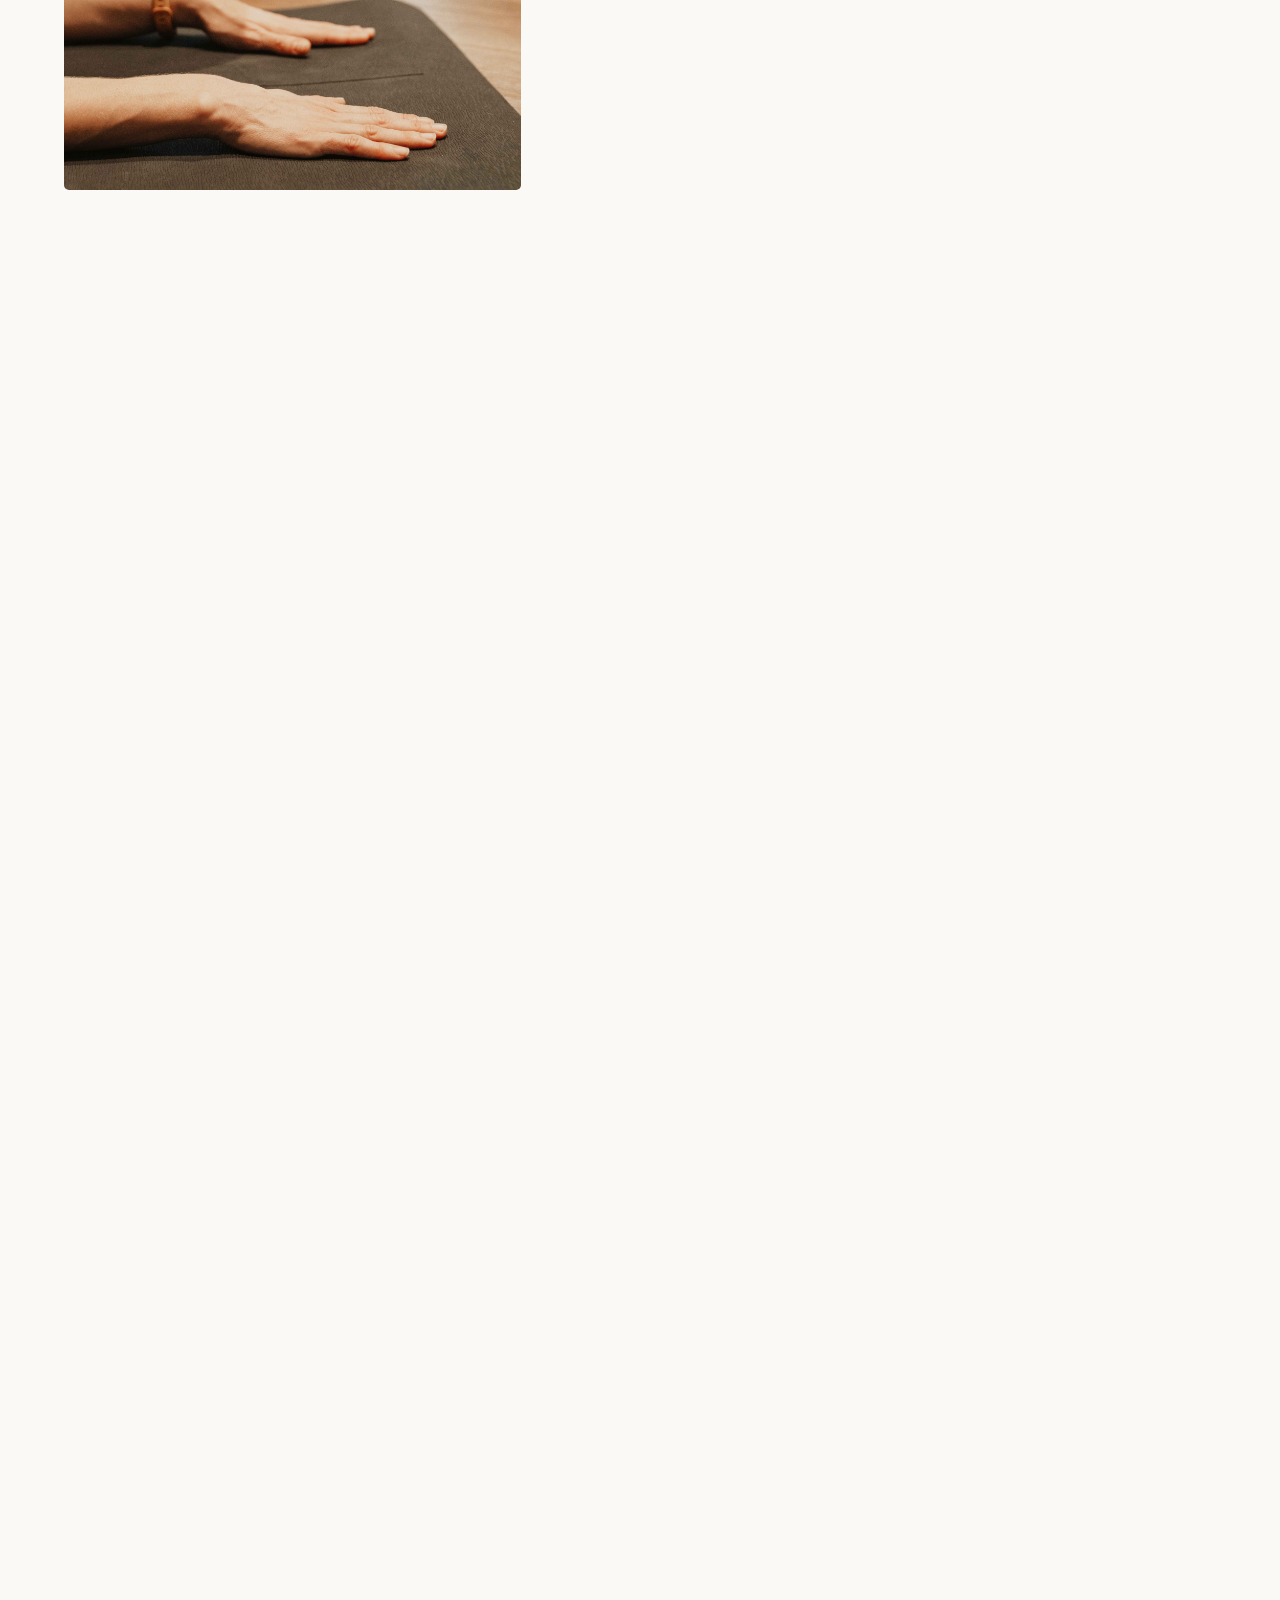
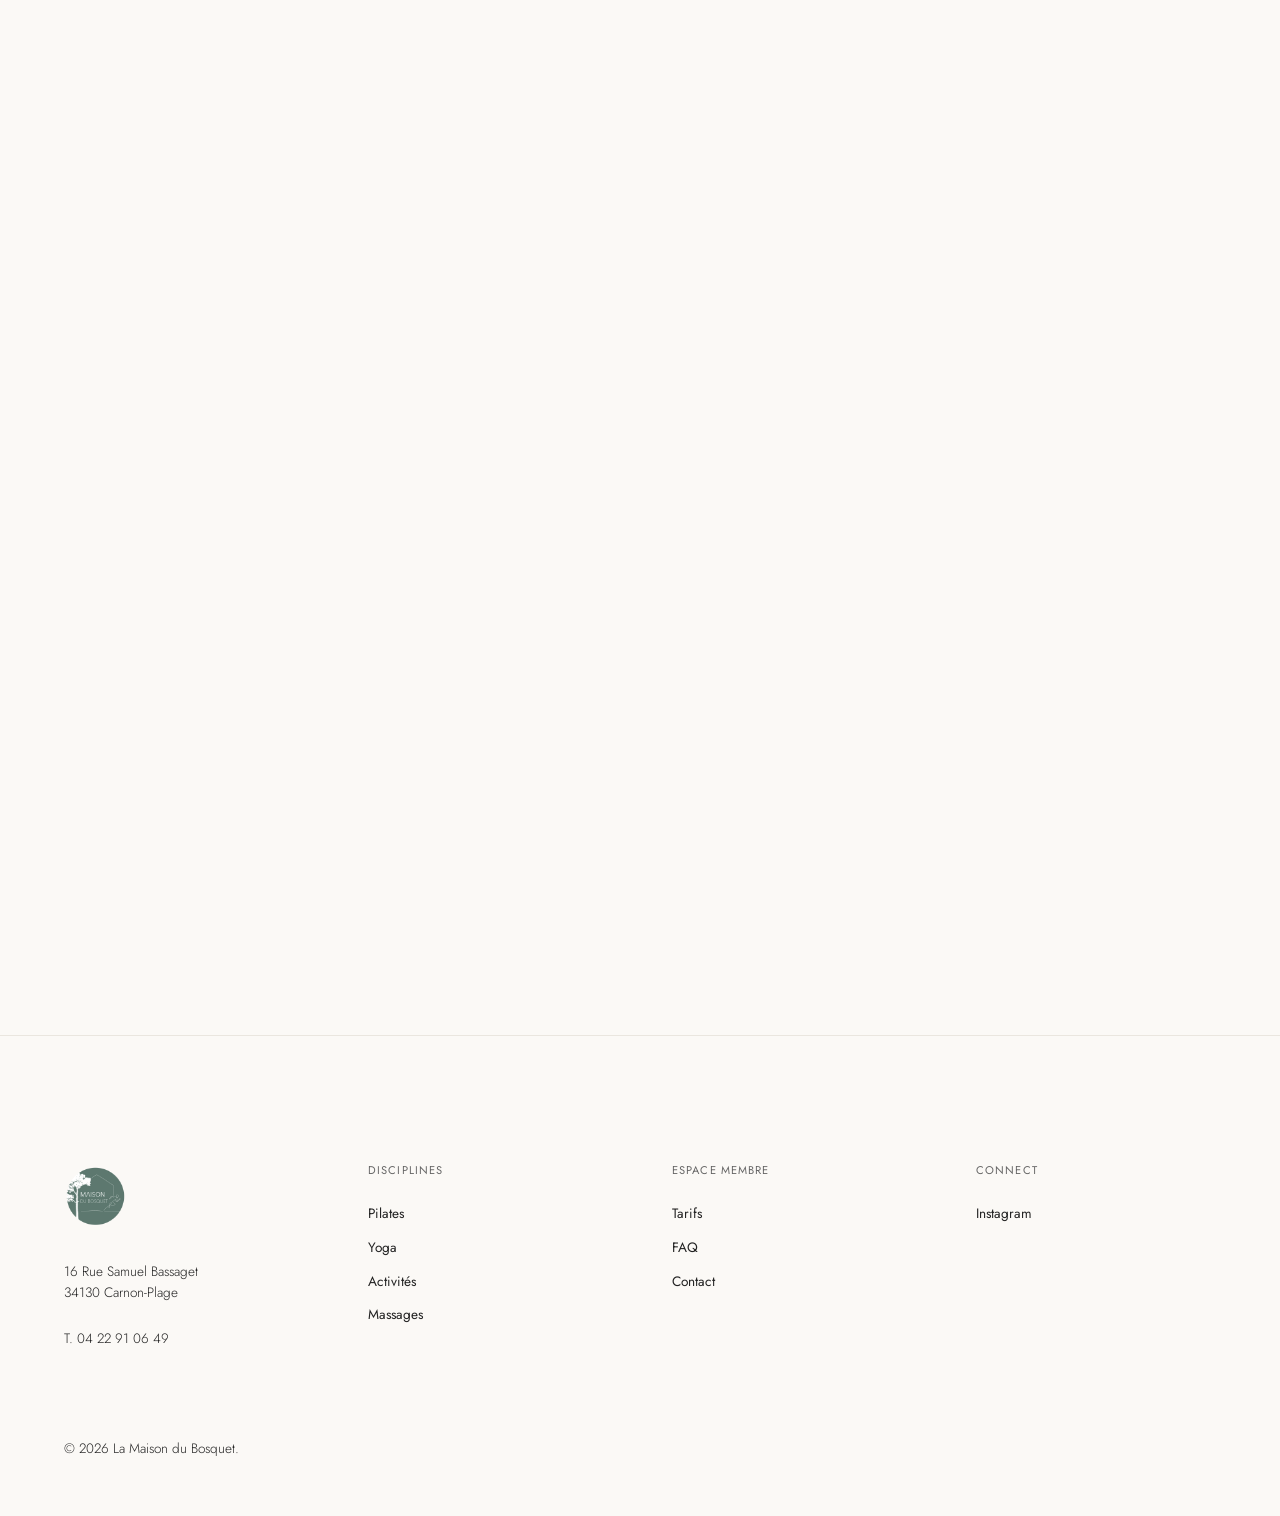
==== commit b07b0918: "Add 10px margin below decouvrir buttons on index" ====
--- a/index.html
+++ b/index.html
@@ -80,7 +80,7 @@
       <span class="sur-titre">La Pratique</span>
       <h2>Pilates</h2>
       <p>L'alliance parfaite de la force profonde et du contrôle absolu. Une méthode douce mais intense pour renforcer votre centre, allonger votre silhouette et corriger votre posture en conscience.</p>
-      <div style="margin-top: 3rem;">
+      <div style="margin-top: 3rem; margin-bottom: 10px;">
         <a href="pilates.html" class="btn">Découvrir le Pilates</a>
       </div>
     </div>
@@ -95,7 +95,7 @@
       <span class="sur-titre">L'Apaisement</span>
       <h2>Yoga</h2>
       <p>Reconnectez le corps et l'esprit à travers des pratiques classiques et du Hatha Yoga. Un espace pour respirer, retrouver de la flexibilité et ancrer votre sérénité au quotidien.</p>
-      <div style="margin-top: 3rem;">
+      <div style="margin-top: 3rem; margin-bottom: 10px;">
         <a href="yoga.html" class="btn">Découvrir le Yoga</a>
       </div>
     </div>
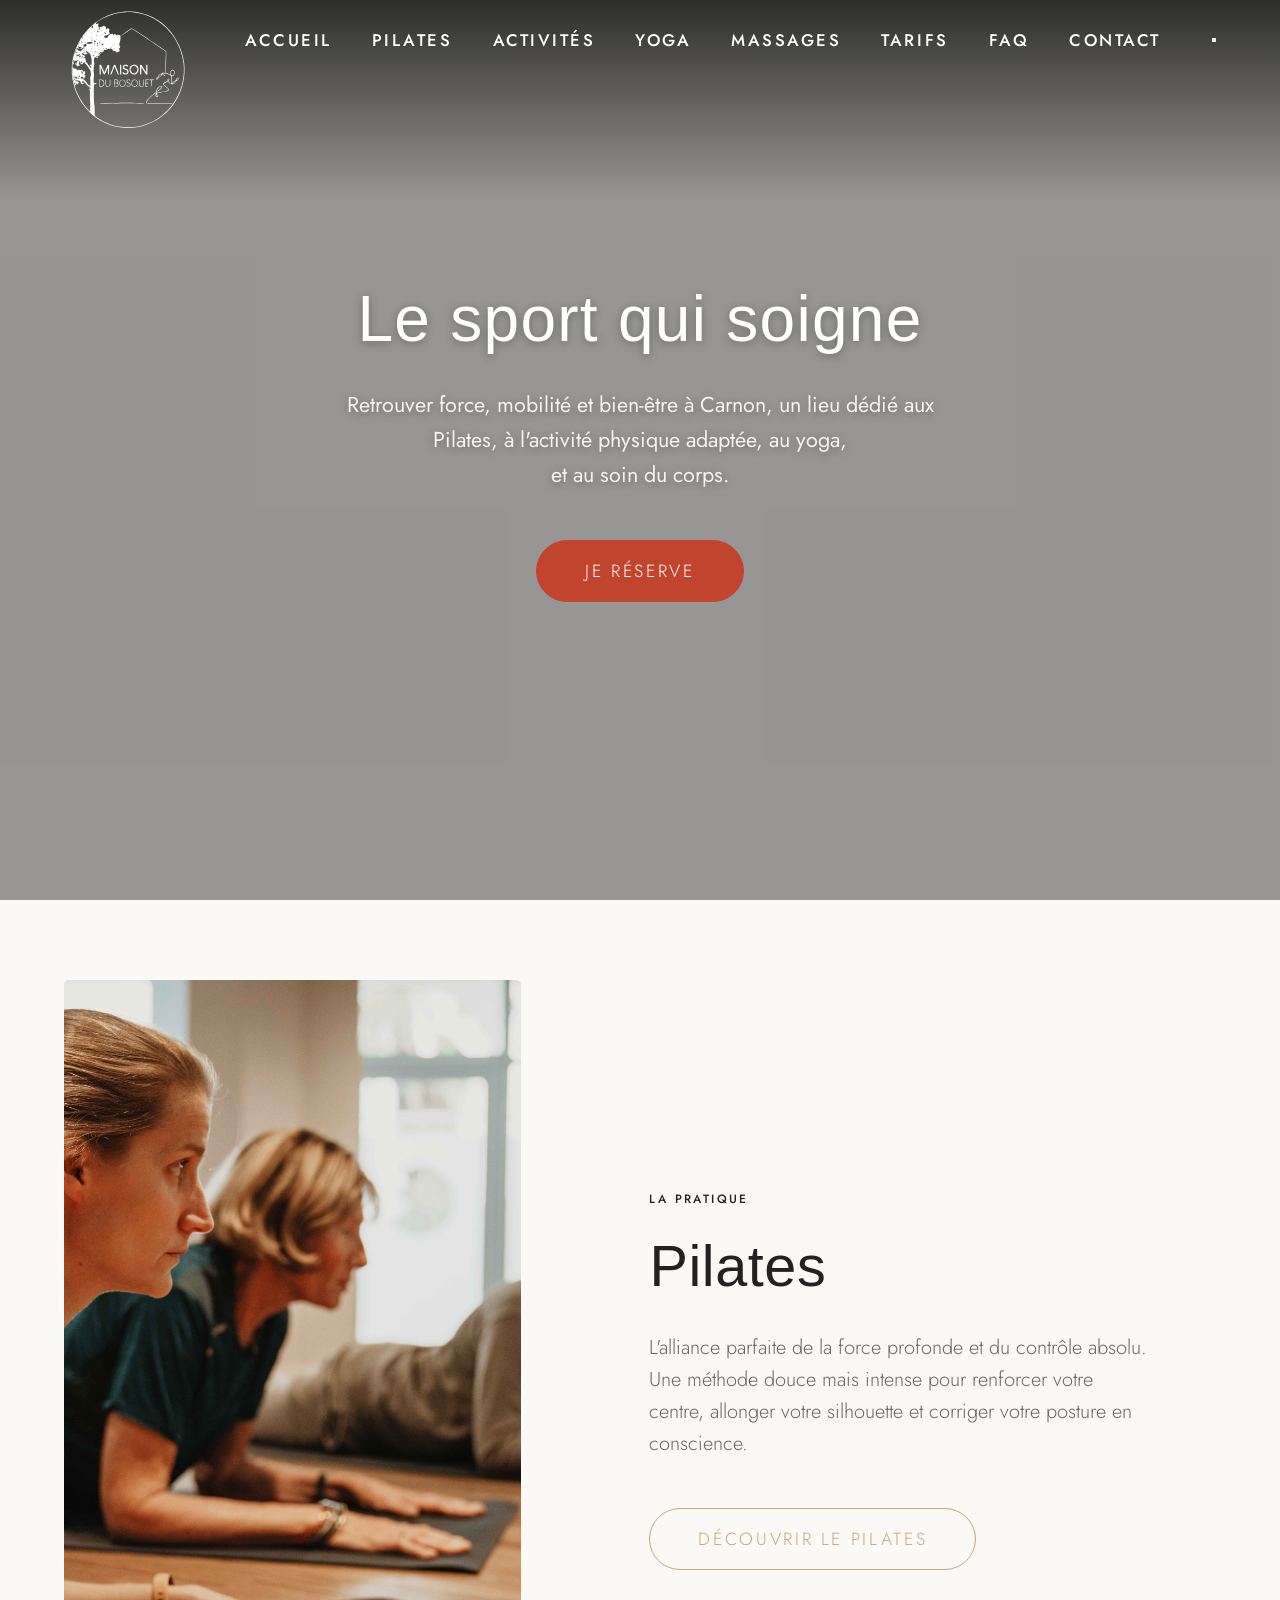
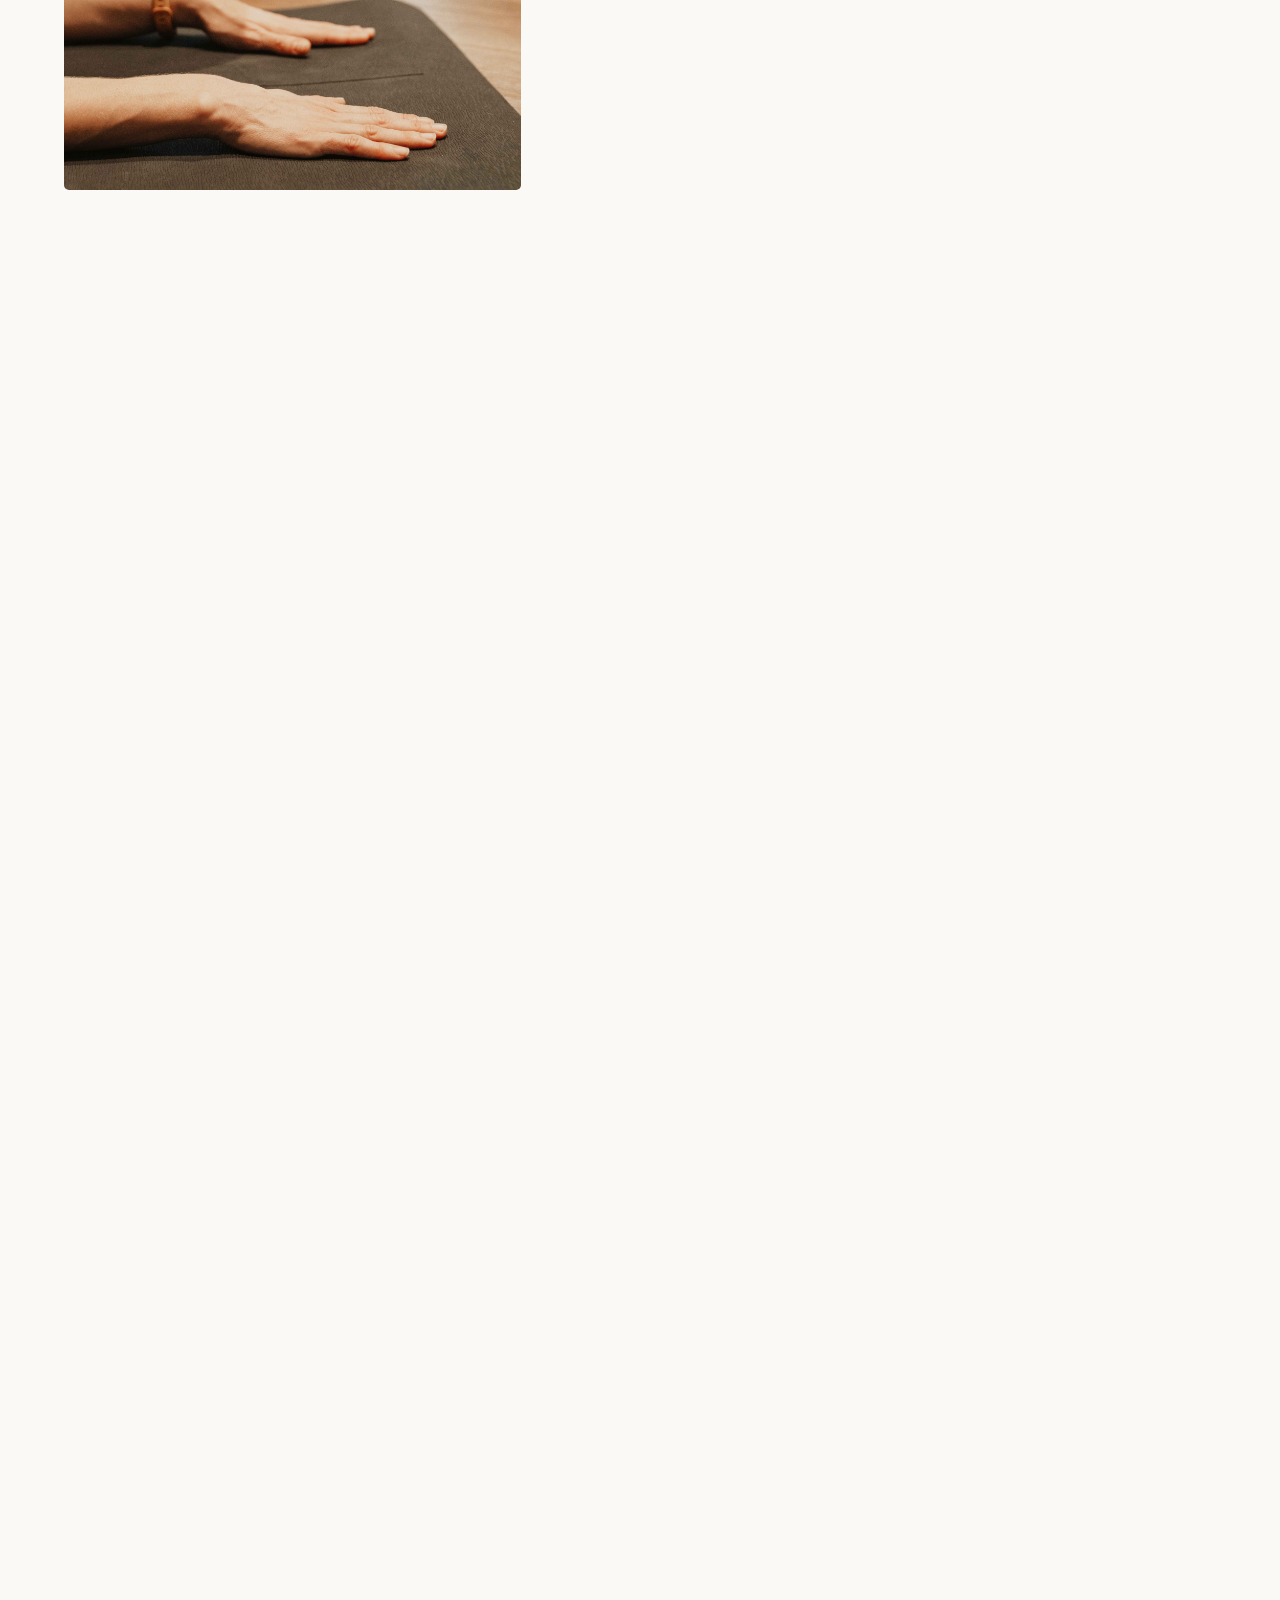
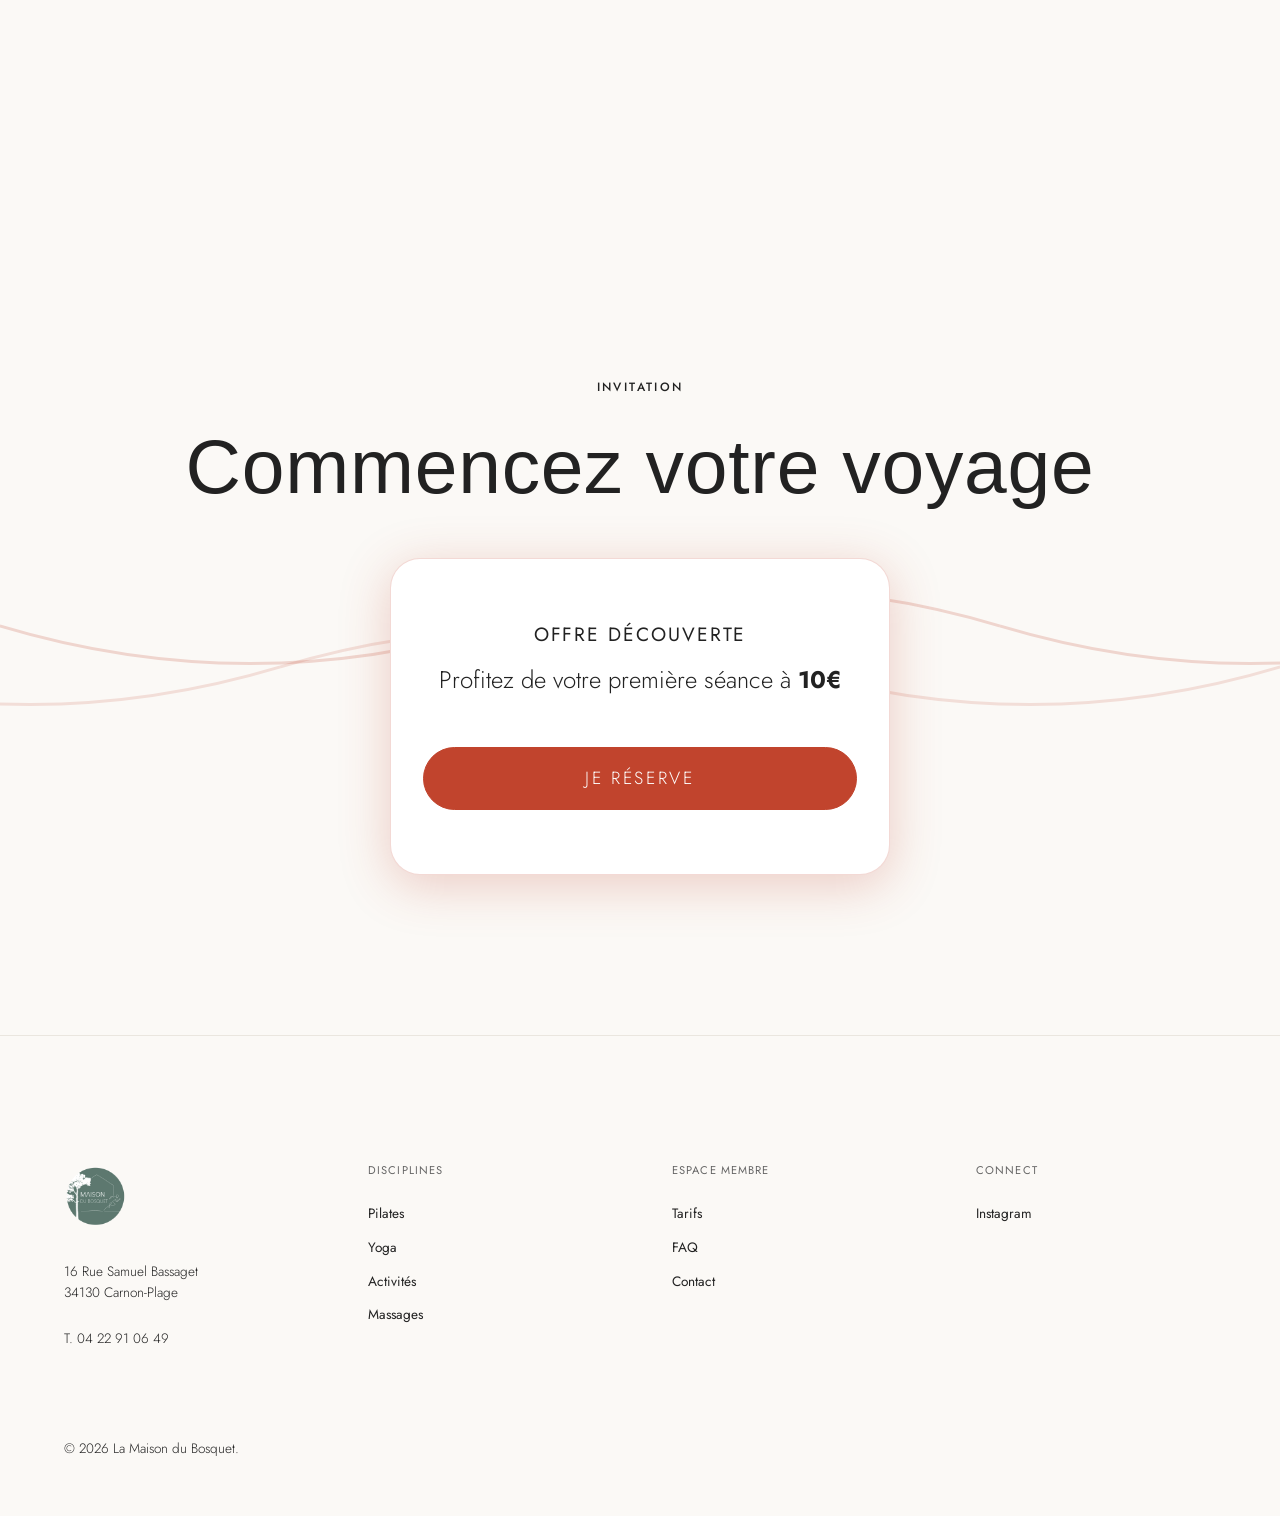
==== commit 98ef1c34: "Add 10 more pixels below Yoga button on index" ====
--- a/index.html
+++ b/index.html
@@ -95,7 +95,7 @@
       <span class="sur-titre">L'Apaisement</span>
       <h2>Yoga</h2>
       <p>Reconnectez le corps et l'esprit à travers des pratiques classiques et du Hatha Yoga. Un espace pour respirer, retrouver de la flexibilité et ancrer votre sérénité au quotidien.</p>
-      <div style="margin-top: 3rem; margin-bottom: 10px;">
+      <div style="margin-top: 3rem; margin-bottom: 20px;">
         <a href="yoga.html" class="btn">Découvrir le Yoga</a>
       </div>
     </div>
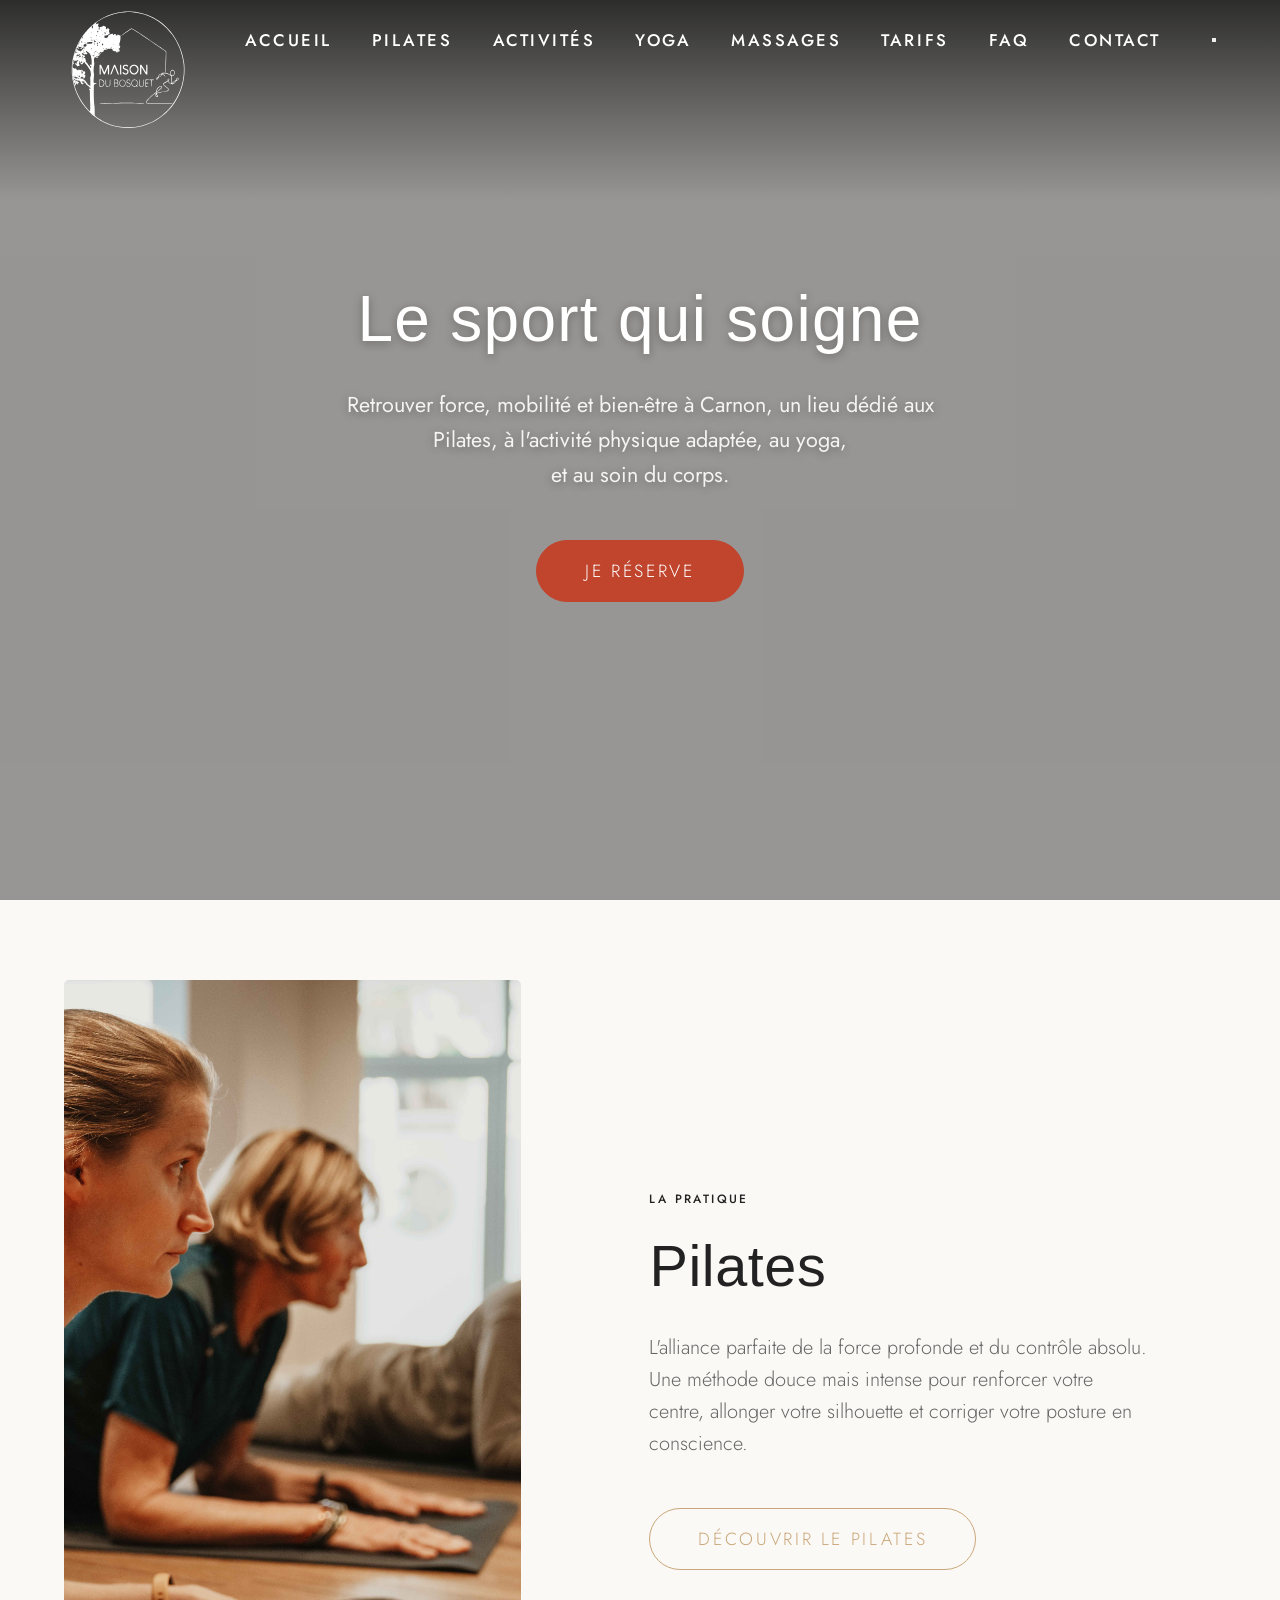
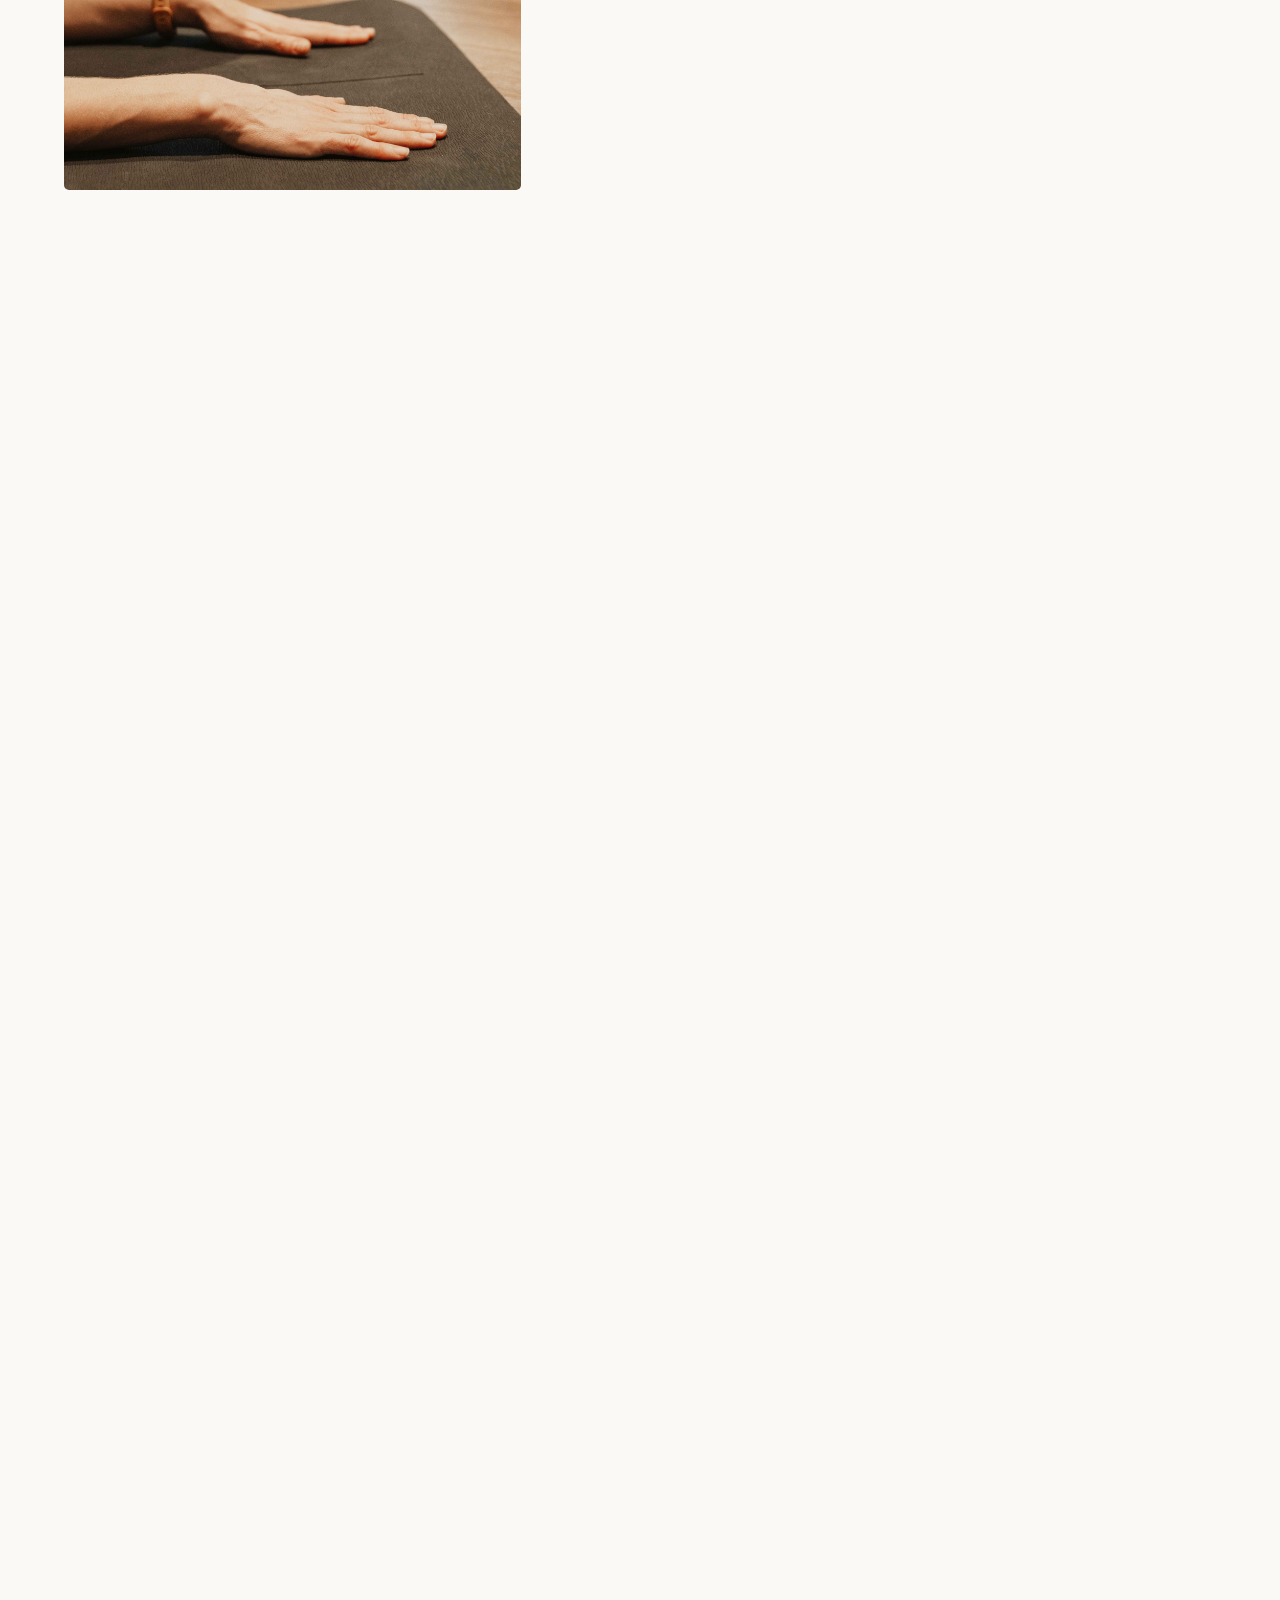
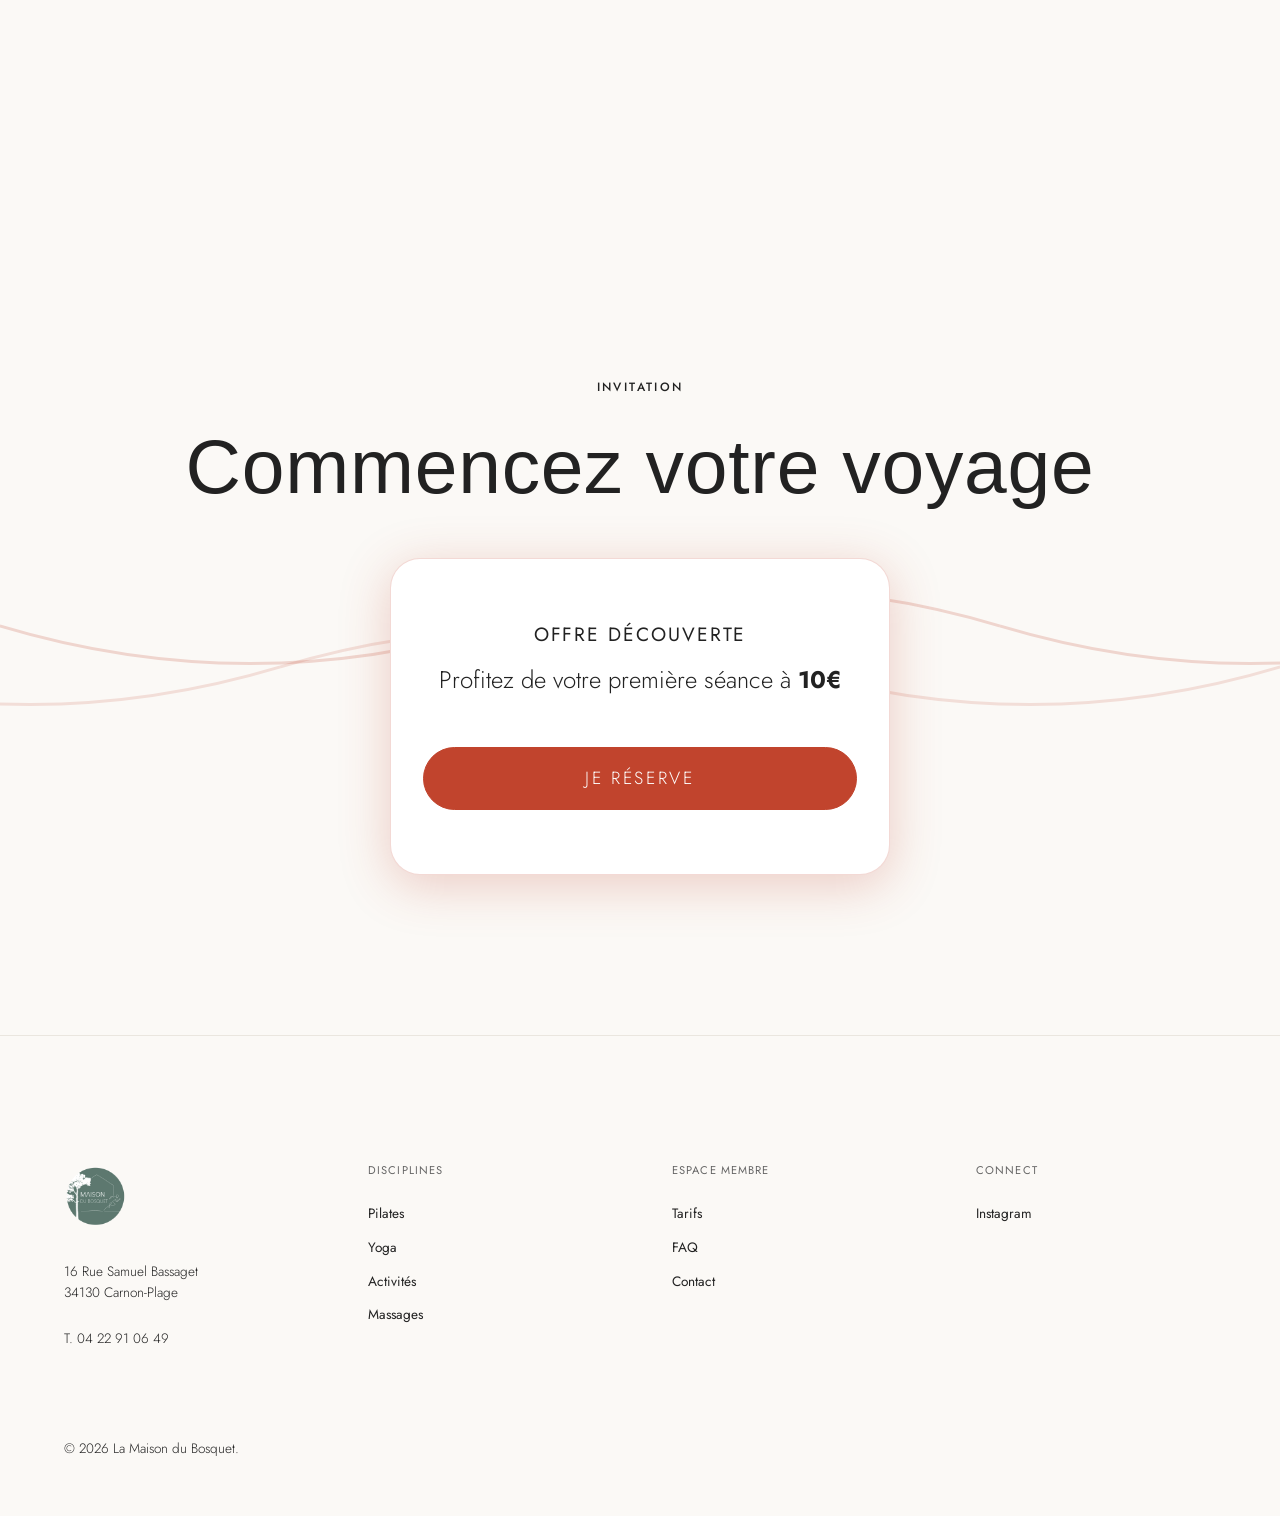
==== commit bffe8622: "feat: add Google Analytics 4 tracking snippet" ====
--- a/index.html
+++ b/index.html
@@ -7,6 +7,15 @@
   <meta name="description" content="Une approche holistique du mouvement à Carnon-Plage. Pilates, Yoga, Massages et A.P.A dans un espace pensé pour la sérénité.">
   
   <link rel="stylesheet" href="style.css">
+    <!-- Google tag (gtag.js) -->
+    <script async src="https://www.googletagmanager.com/gtag/js?id=G-E7MQ6MC1MP"></script>
+    <script>
+      window.dataLayer = window.dataLayer || [];
+      function gtag(){dataLayer.push(arguments);}
+      gtag('js', new Date());
+
+      gtag('config', 'G-E7MQ6MC1MP');
+    </script>
 </head>
 <body>
 
--- a/style.css
+++ b/style.css
@@ -45,6 +45,7 @@
 html {
   font-size: 16px;
   scroll-behavior: smooth;
+  overflow-x: hidden;
 }
 
 body {
@@ -55,6 +56,8 @@
   -webkit-font-smoothing: antialiased;
   -moz-osx-font-smoothing: grayscale;
   overflow-x: hidden;
+  width: 100%;
+  position: relative;
 }
 
 /* Typography Rules */
@@ -108,8 +111,10 @@
   transition: opacity var(--transition-fast);
 }
 
-a:hover {
-  opacity: 0.6;
+@media (hover: hover) {
+  a:hover {
+    opacity: 0.6;
+  }
 }
 
 ul {
@@ -198,12 +203,20 @@
   color: var(--color-white);
 }
 
-.main-nav a:hover,
 .main-nav a.active {
   color: #caa77a !important;
   text-decoration: underline;
   text-underline-offset: 4px;
   opacity: 1;
+}
+
+@media (hover: hover) {
+  .main-nav a:hover {
+    color: #caa77a !important;
+    text-decoration: underline;
+    text-underline-offset: 4px;
+    opacity: 1;
+  }
 }
 
 /* ==========================================================================
@@ -227,9 +240,11 @@
   border-radius: 50px; /* Boutons totalement arrondis */
 }
 
-.btn:hover {
-  background: #caa77a;
-  color: var(--color-white);
+@media (hover: hover) {
+  .btn:hover {
+    background: #caa77a;
+    color: var(--color-white);
+  }
 }
 
 /* Le bouton principal prend l'accent Terracotta demandé */
@@ -239,9 +254,11 @@
   color: var(--color-white);
 }
 
-.btn-primary:hover {
-  background: transparent;
-  color: var(--color-accent);
+@media (hover: hover) {
+  .btn-primary:hover {
+    background: transparent;
+    color: var(--color-accent);
+  }
 }
 
 /* ==========================================================================
@@ -407,6 +424,12 @@
 
 .editorial-content {
   width: 100%;
+}
+
+@media (max-width: 768px) {
+  .editorial-content .btn {
+    margin-bottom: 20px;
+  }
 }
 
 @media (min-width: 1024px) {
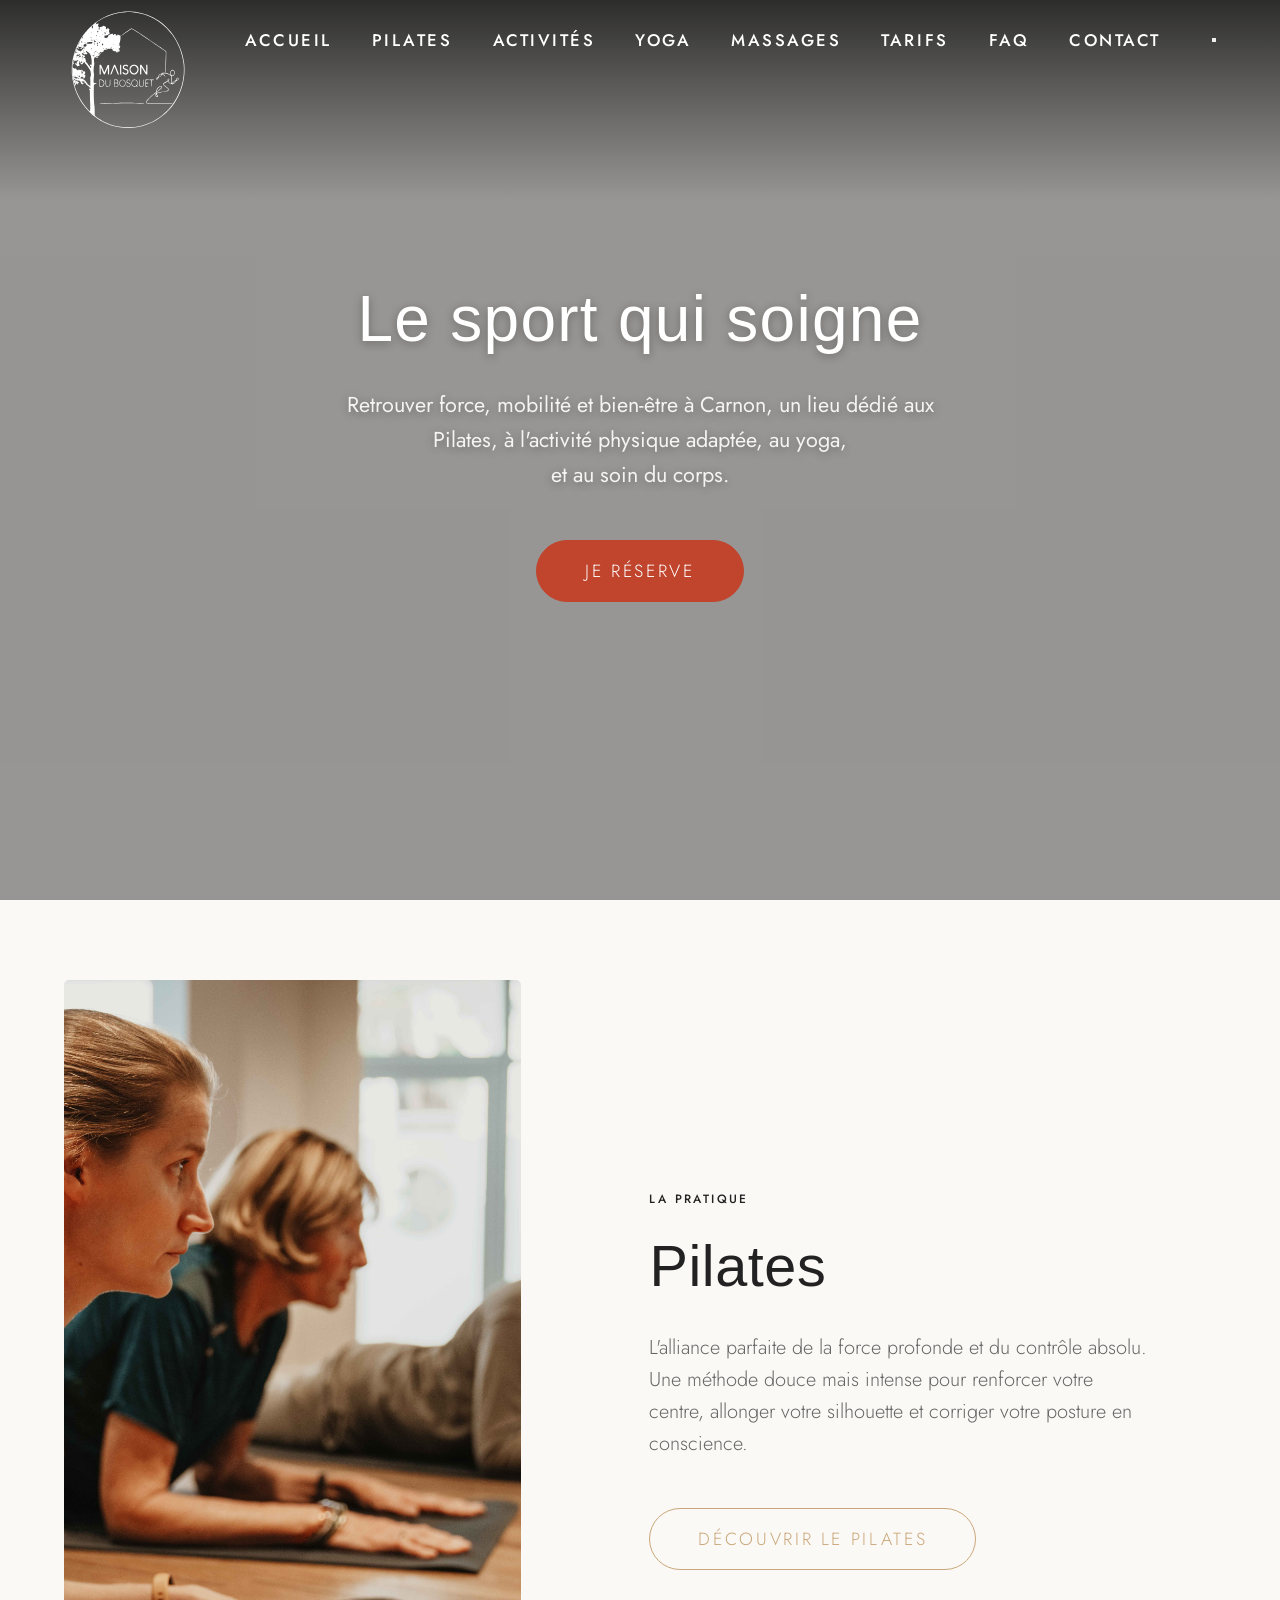
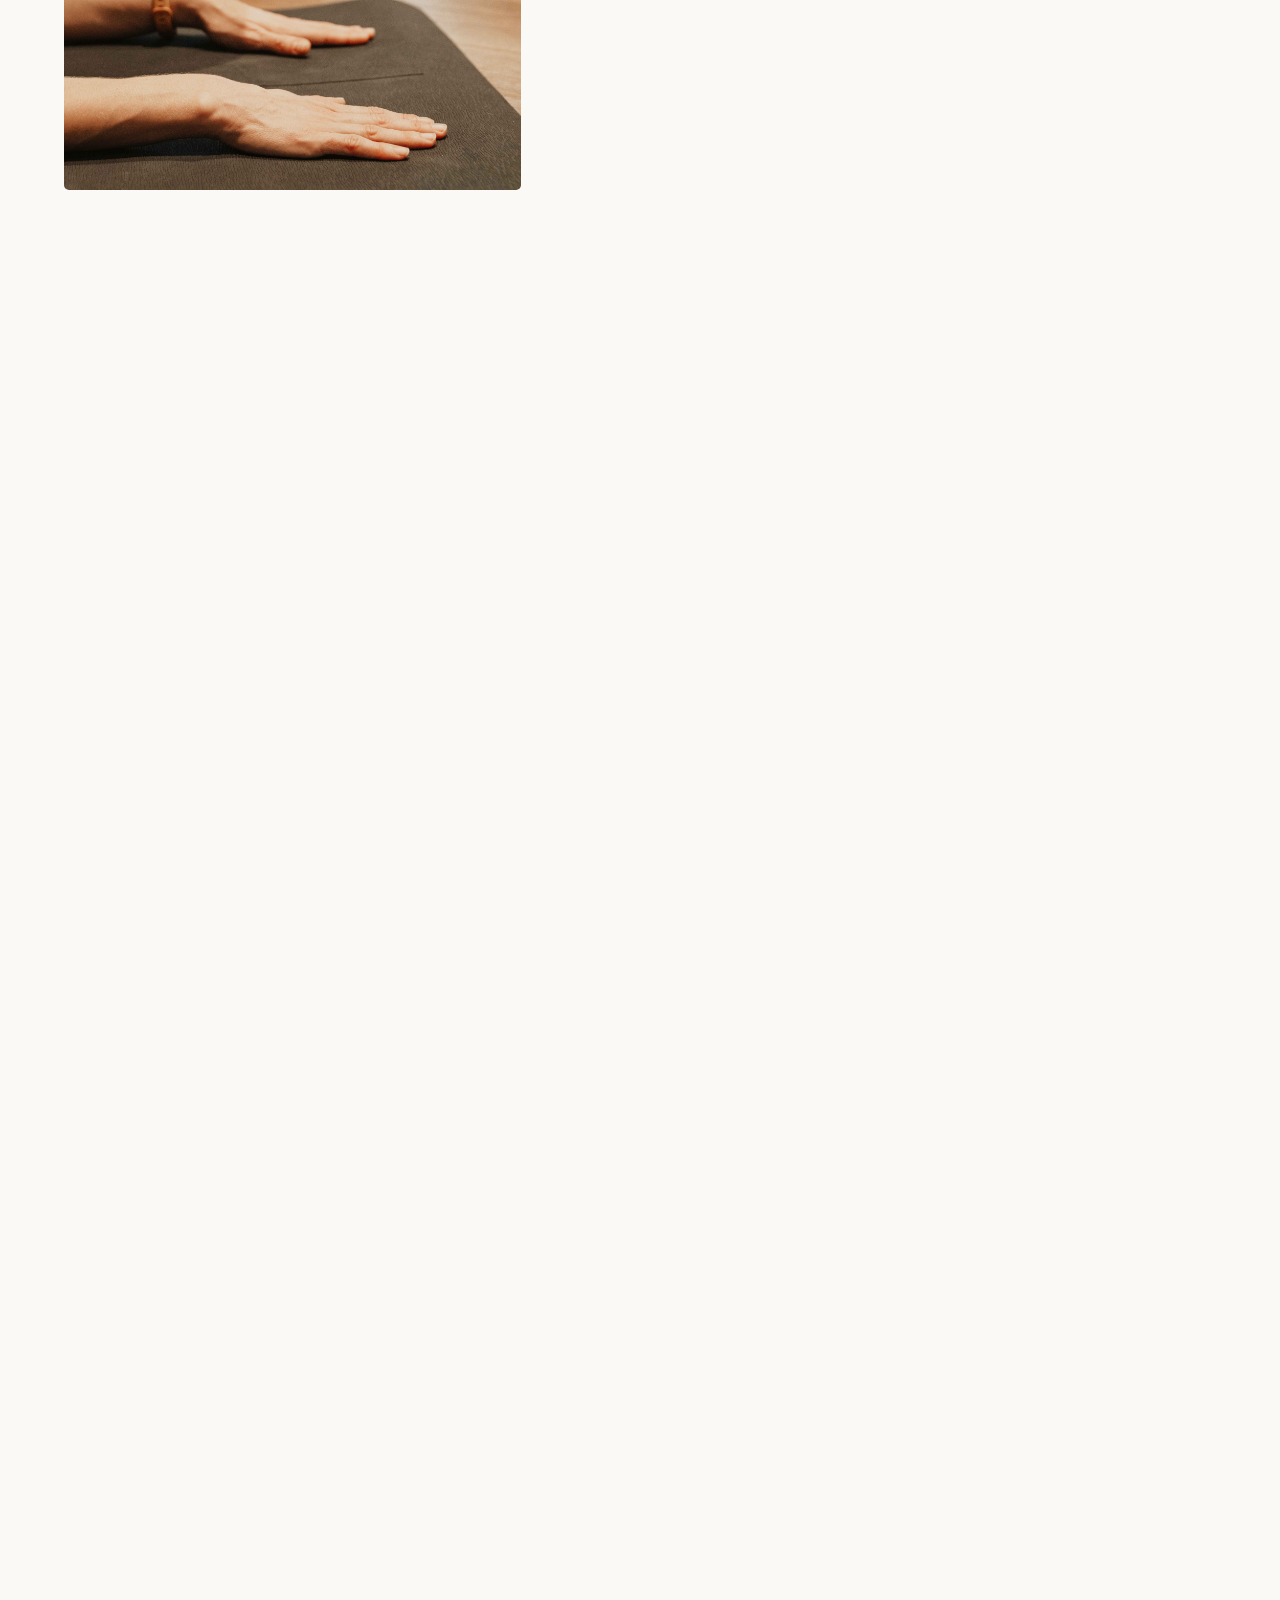
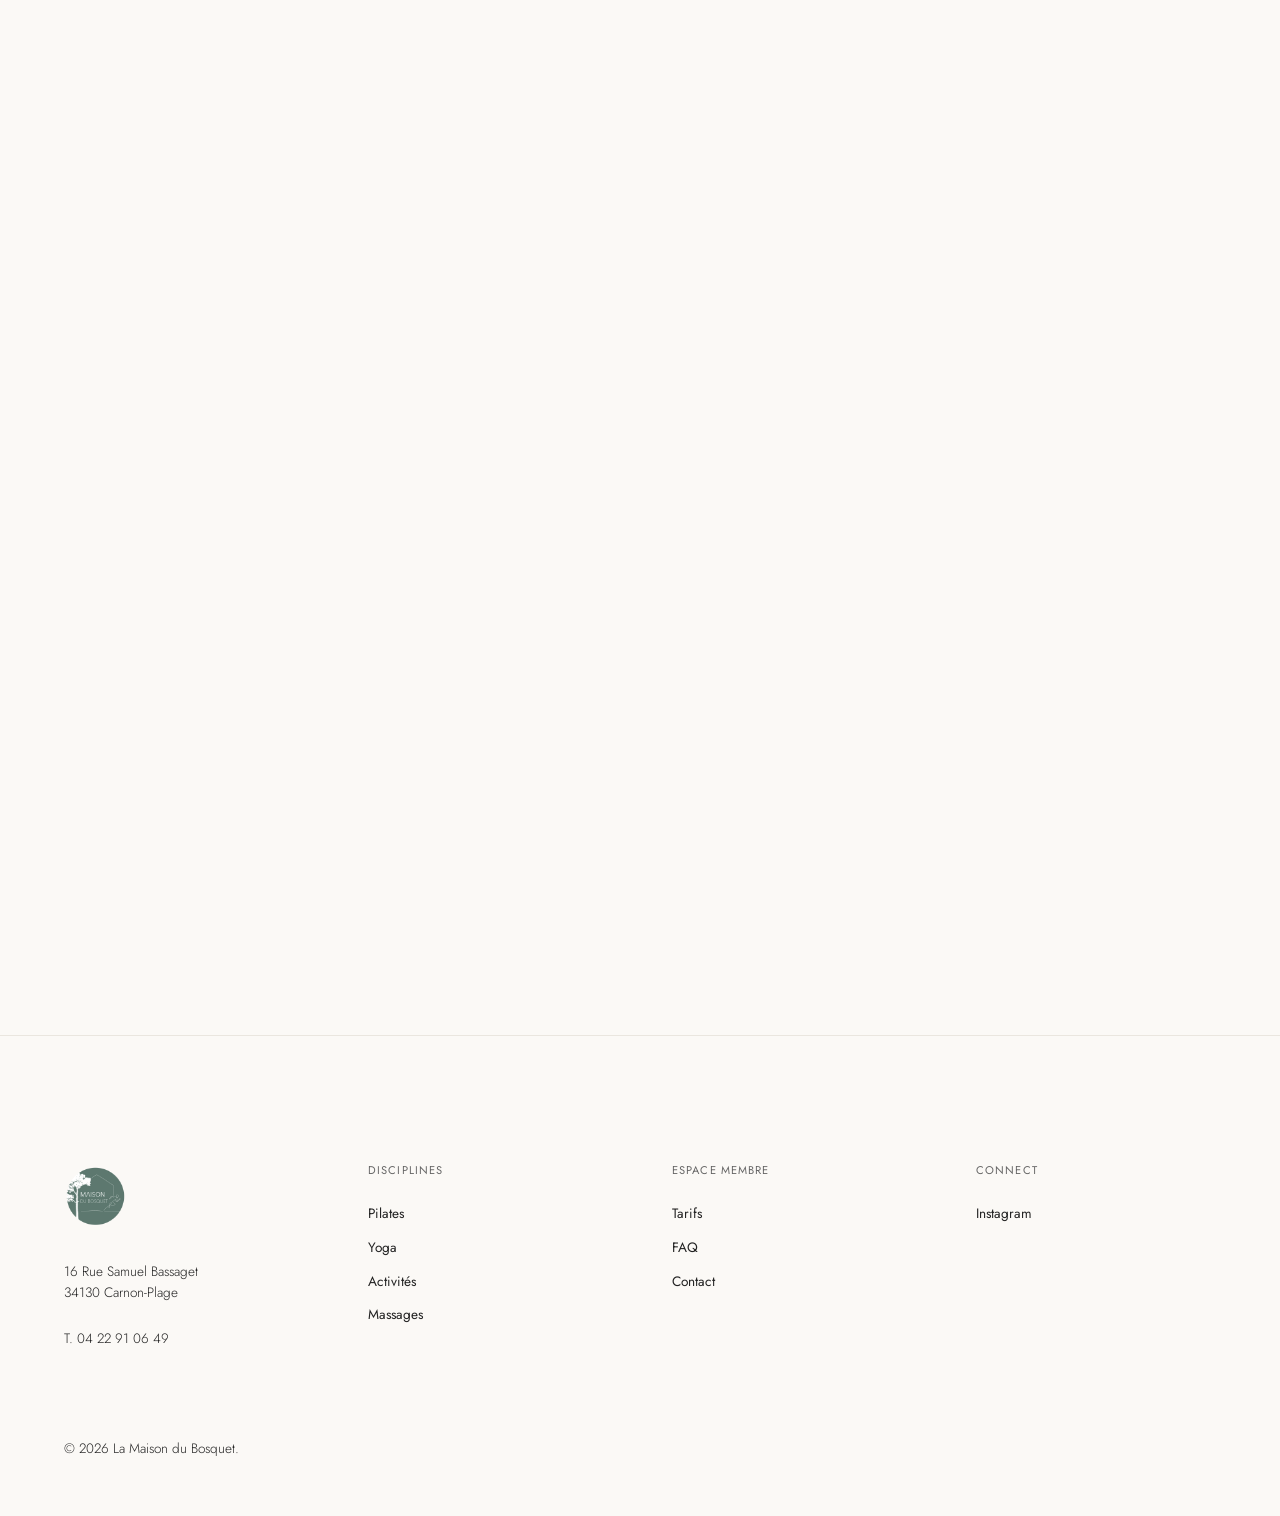
==== commit 1793a926: "feat: ajout favicon logo Maison du Bosquet sur toutes les pages" ====
--- a/index.html
+++ b/index.html
@@ -2,6 +2,10 @@
 <html lang="fr">
 <head>
   <meta charset="UTF-8">
+  <link rel="icon" type="image/x-icon" href="favicon.ico">
+  <link rel="icon" type="image/png" sizes="32x32" href="favicon-32x32.png">
+  <link rel="icon" type="image/png" sizes="16x16" href="favicon-16x16.png">
+  <link rel="apple-touch-icon" sizes="180x180" href="apple-touch-icon.png">
   <meta name="viewport" content="width=device-width, initial-scale=1.0">
   <title>La Maison du Bosquet | Mouvement & Bien-être</title>
   <meta name="description" content="Une approche holistique du mouvement à Carnon-Plage. Pilates, Yoga, Massages et A.P.A dans un espace pensé pour la sérénité.">
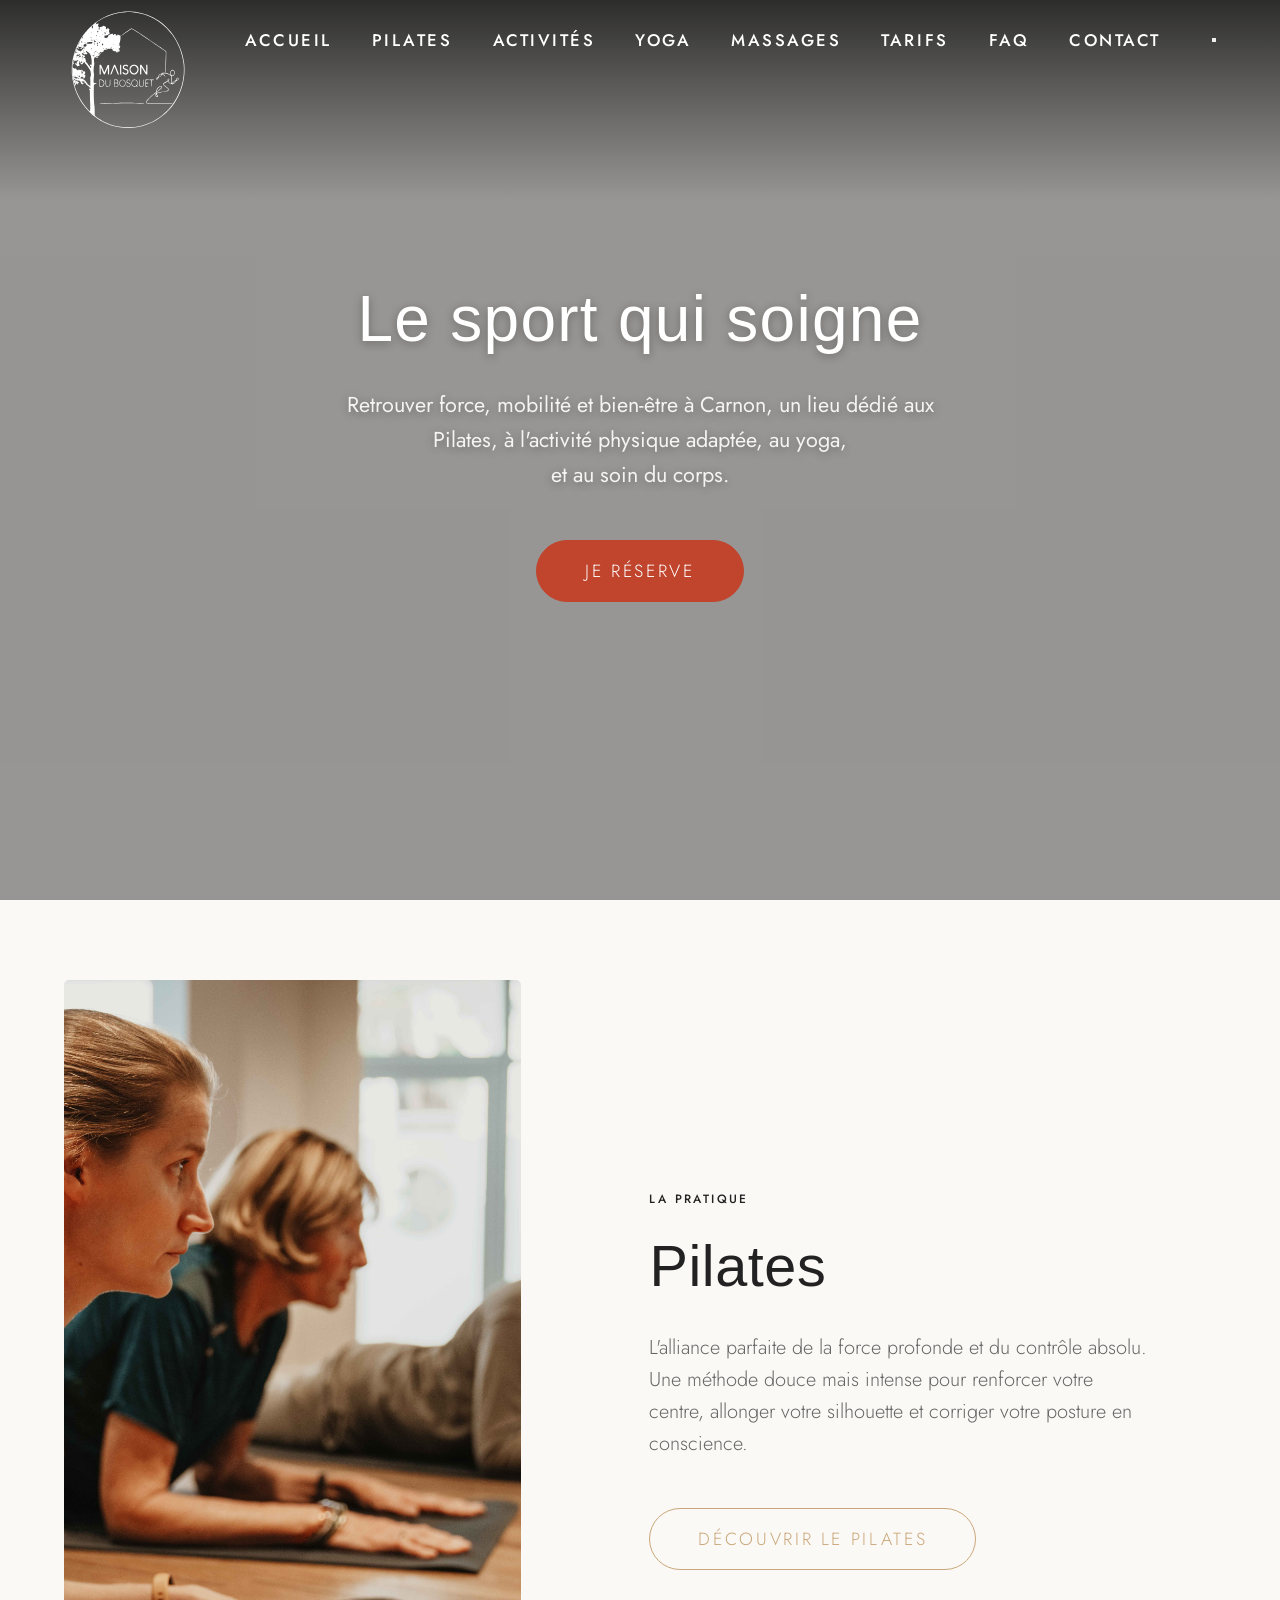
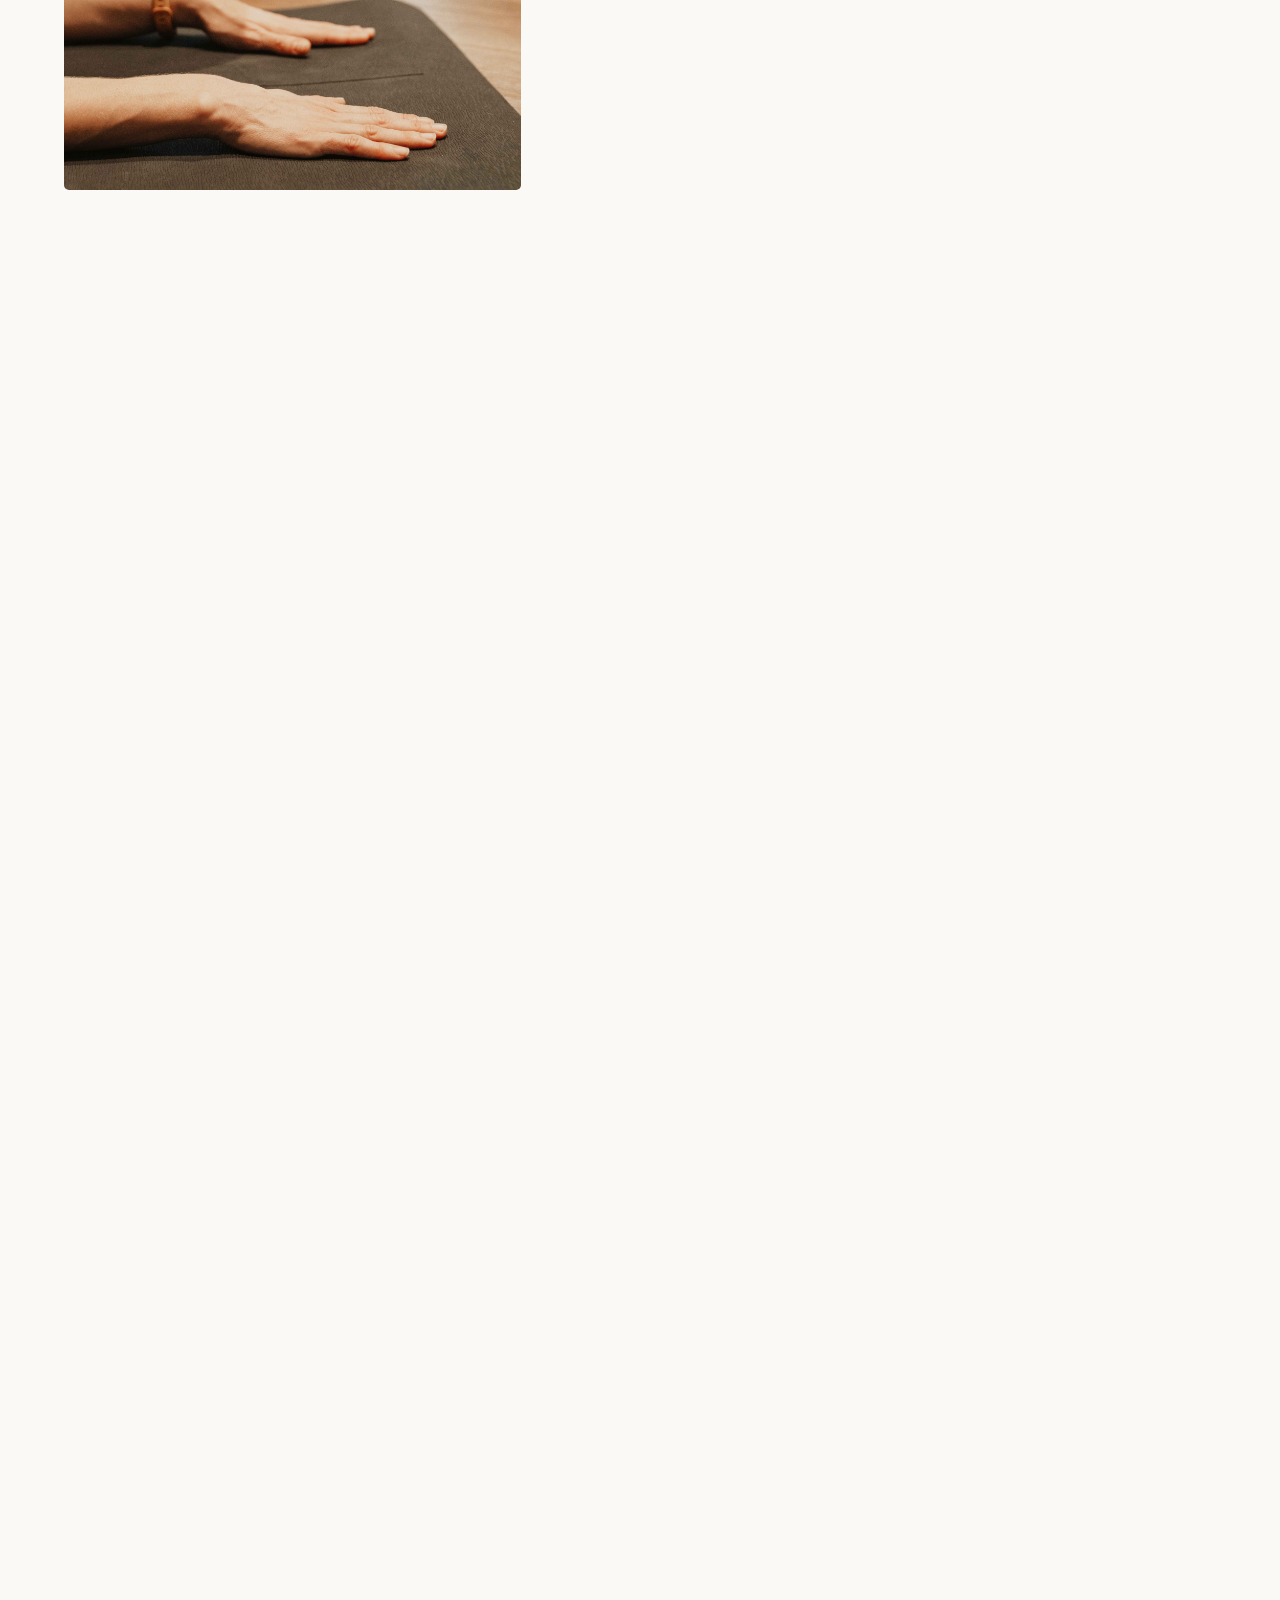
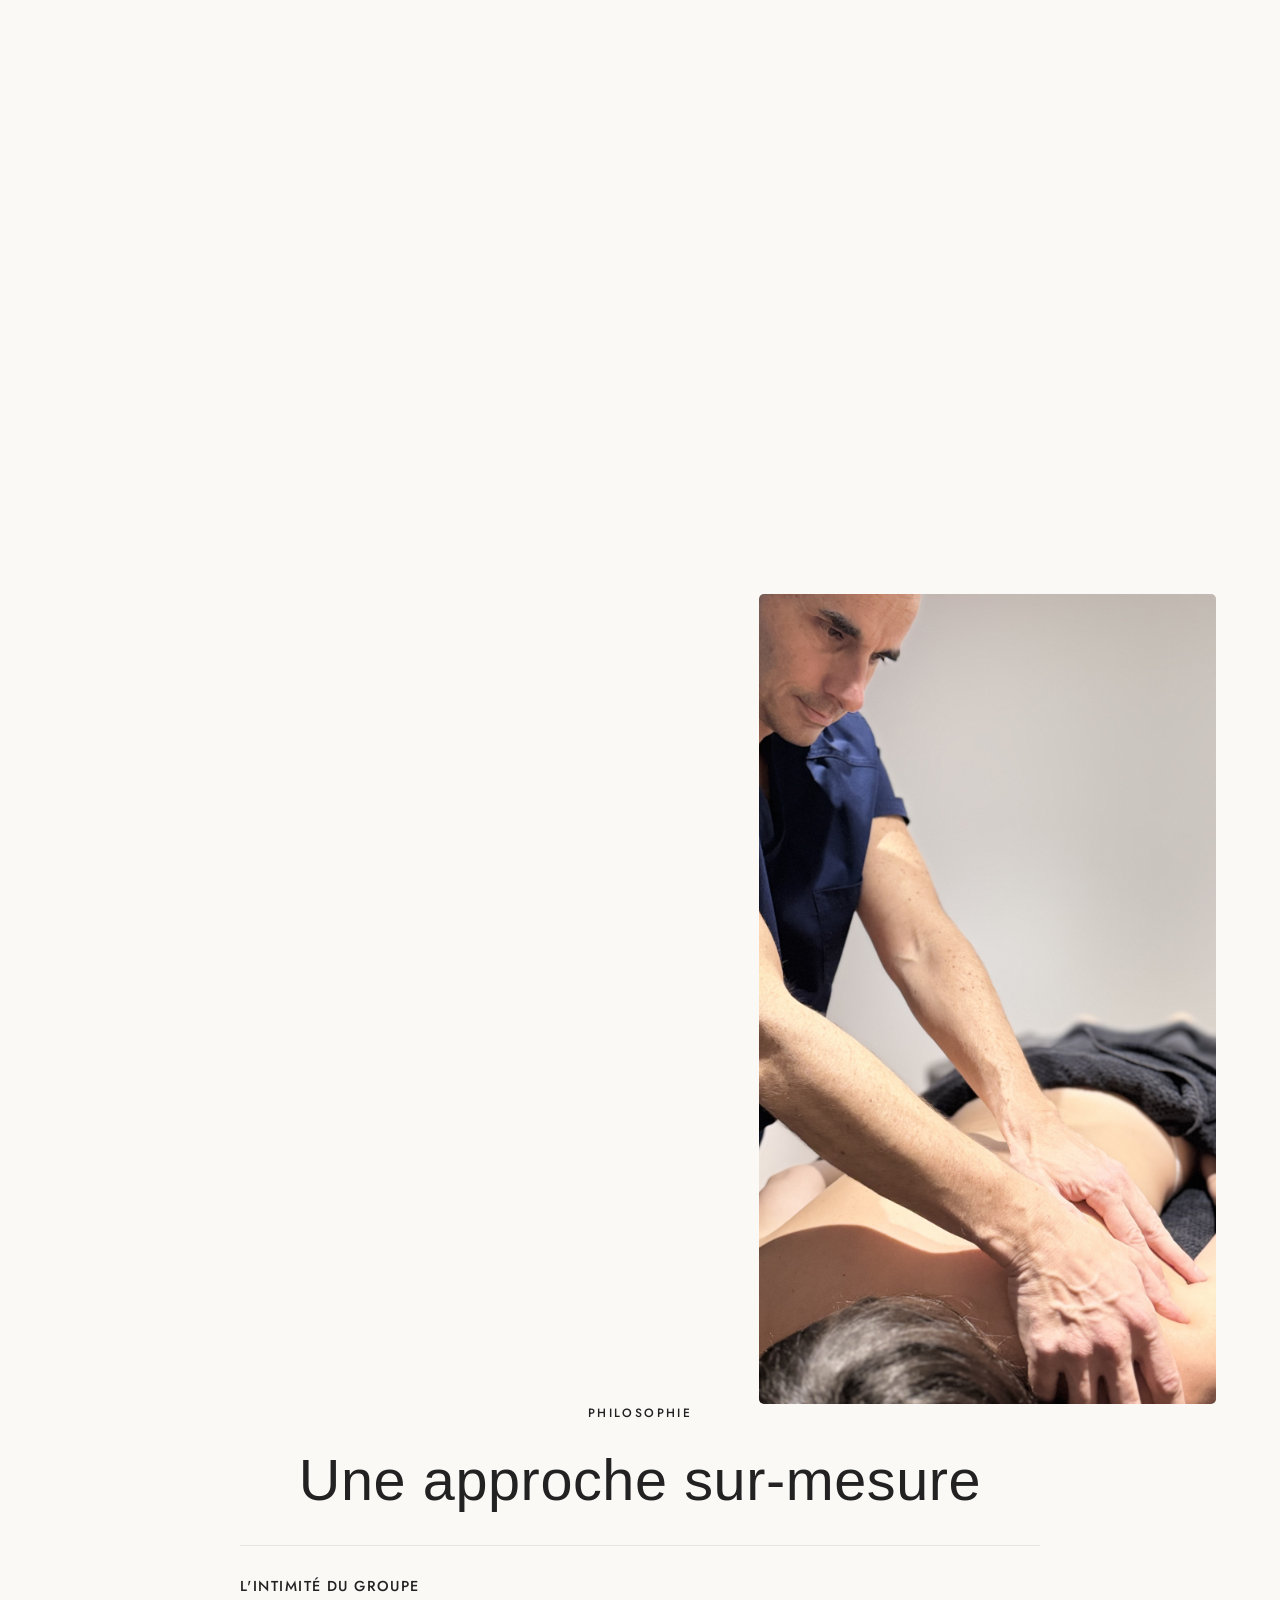
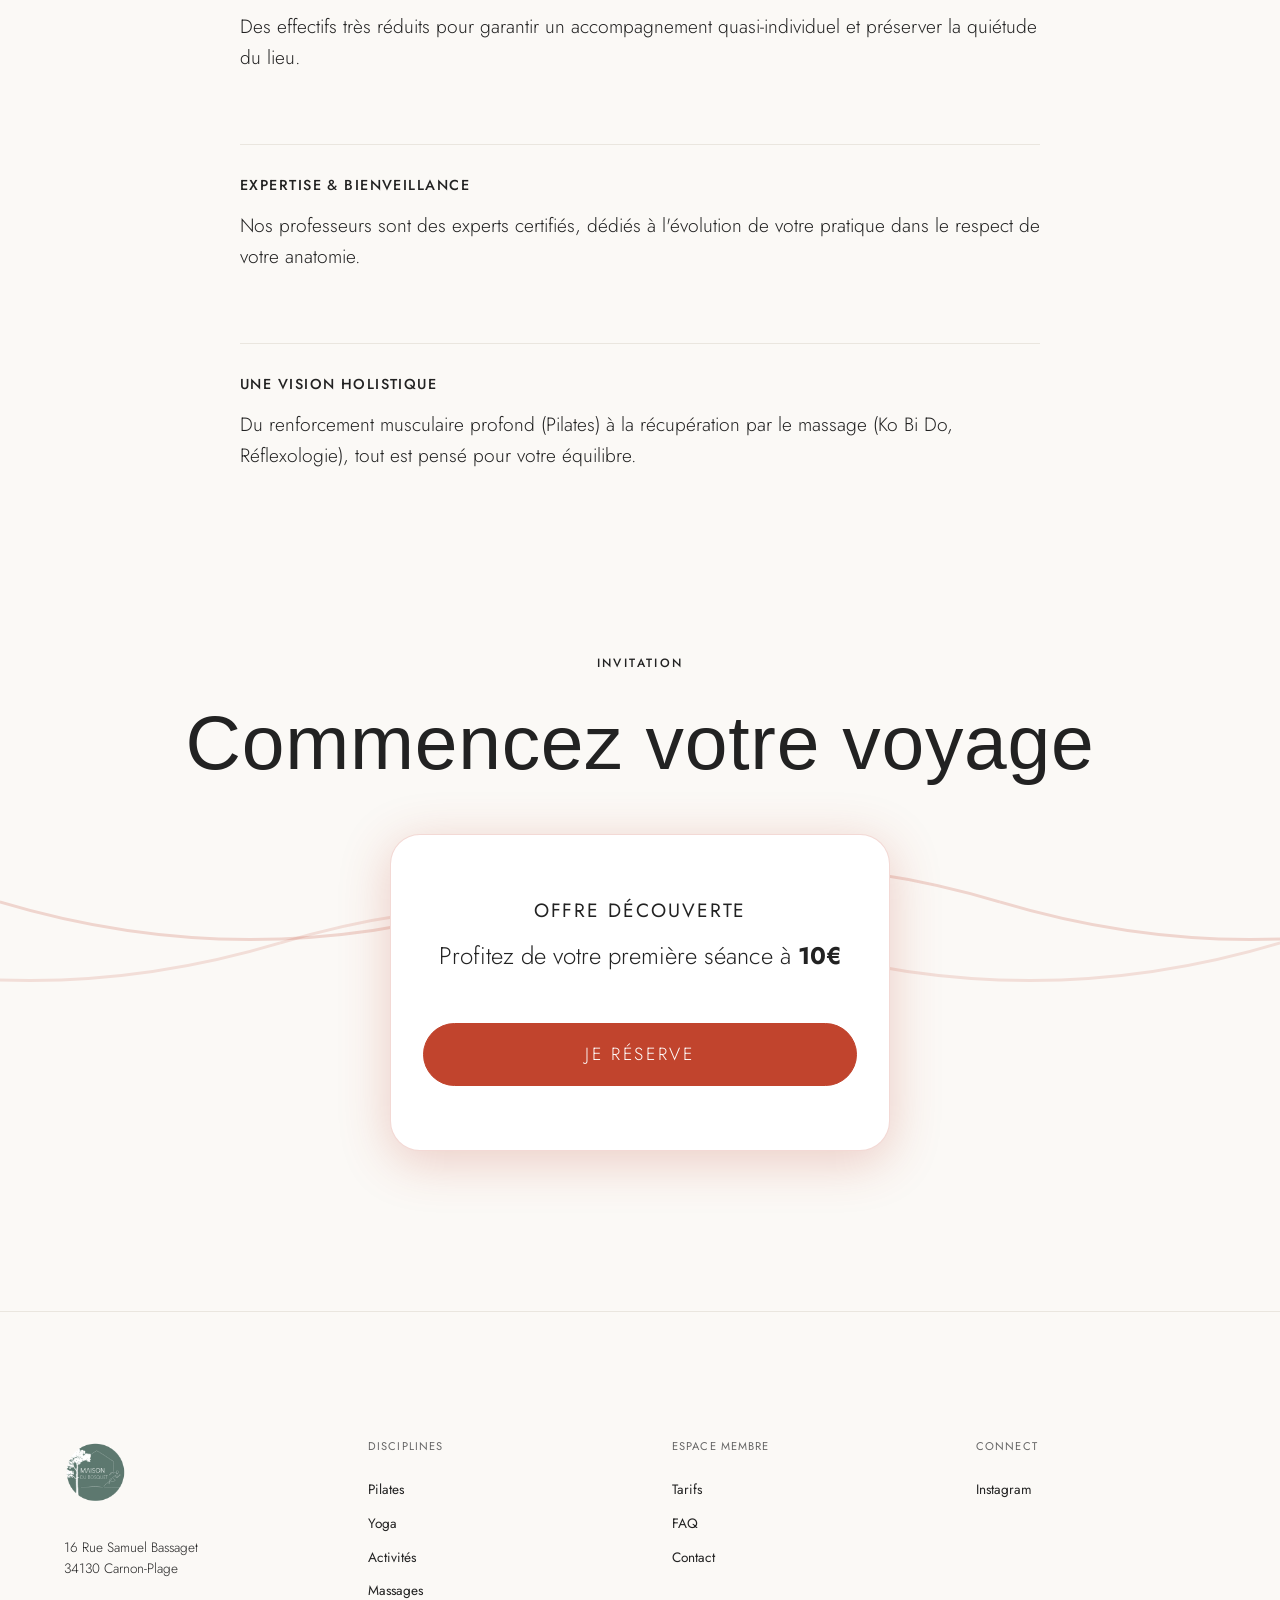
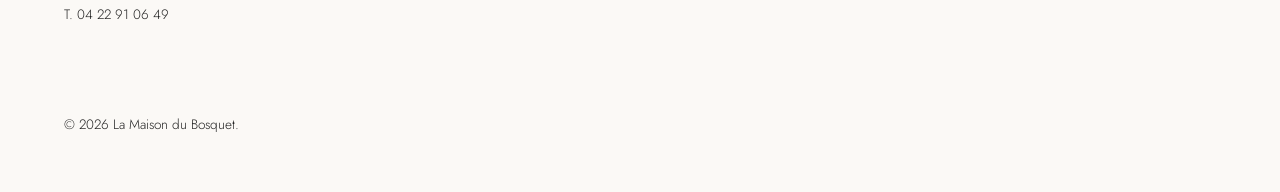
==== commit d7e2aa96: "Mise à jour des textes Yoga/Pilates et ajout sections APA/Massage" ====
--- a/index.html
+++ b/index.html
@@ -114,6 +114,36 @@
     </div>
   </section>
 
+  <!-- EDITORIAL SPLIT: APA -->
+  <section class="editorial-split container" style="margin-top: 8rem;">
+    <div class="editorial-img reveal">
+      <img src="Photos/APA/APA01.png" alt="Activité Physique Adaptée">
+    </div>
+    <div class="editorial-content reveal">
+      <span class="sur-titre">La Mobilité</span>
+      <h2>Activités physiques adaptées</h2>
+      <p>Un accompagnement sur-mesure pour retrouver mobilité, confiance et bien-être physique.</p>
+      <div style="margin-top: 3rem; margin-bottom: 20px;">
+        <a href="training-apa.html" class="btn">Découvrir l'A.P.A</a>
+      </div>
+    </div>
+  </section>
+
+  <!-- EDITORIAL SPLIT: MASSAGE -->
+  <section class="editorial-split reverse container" style="margin-top: 8rem;">
+    <div class="editorial-img reveal">
+      <img src="Photos/MASSAGE/MassageCalifornien01.jpg" alt="Massages">
+    </div>
+    <div class="editorial-content reveal">
+      <span class="sur-titre">La Détente</span>
+      <h2>Massages</h2>
+      <p>Une parenthèse hors du temps pour relâcher les tensions, retrouver l'harmonie et rééquilibrer votre énergie vitale.</p>
+      <div style="margin-top: 3rem; margin-bottom: 20px;">
+        <a href="massages.html" class="btn">Découvrir les massages</a>
+      </div>
+    </div>
+  </section>
+
   <!-- CLEAN LIST: POURQUOI NOUS ? -->
   <section class="container reveal">
     <div class="text-center mb-4">
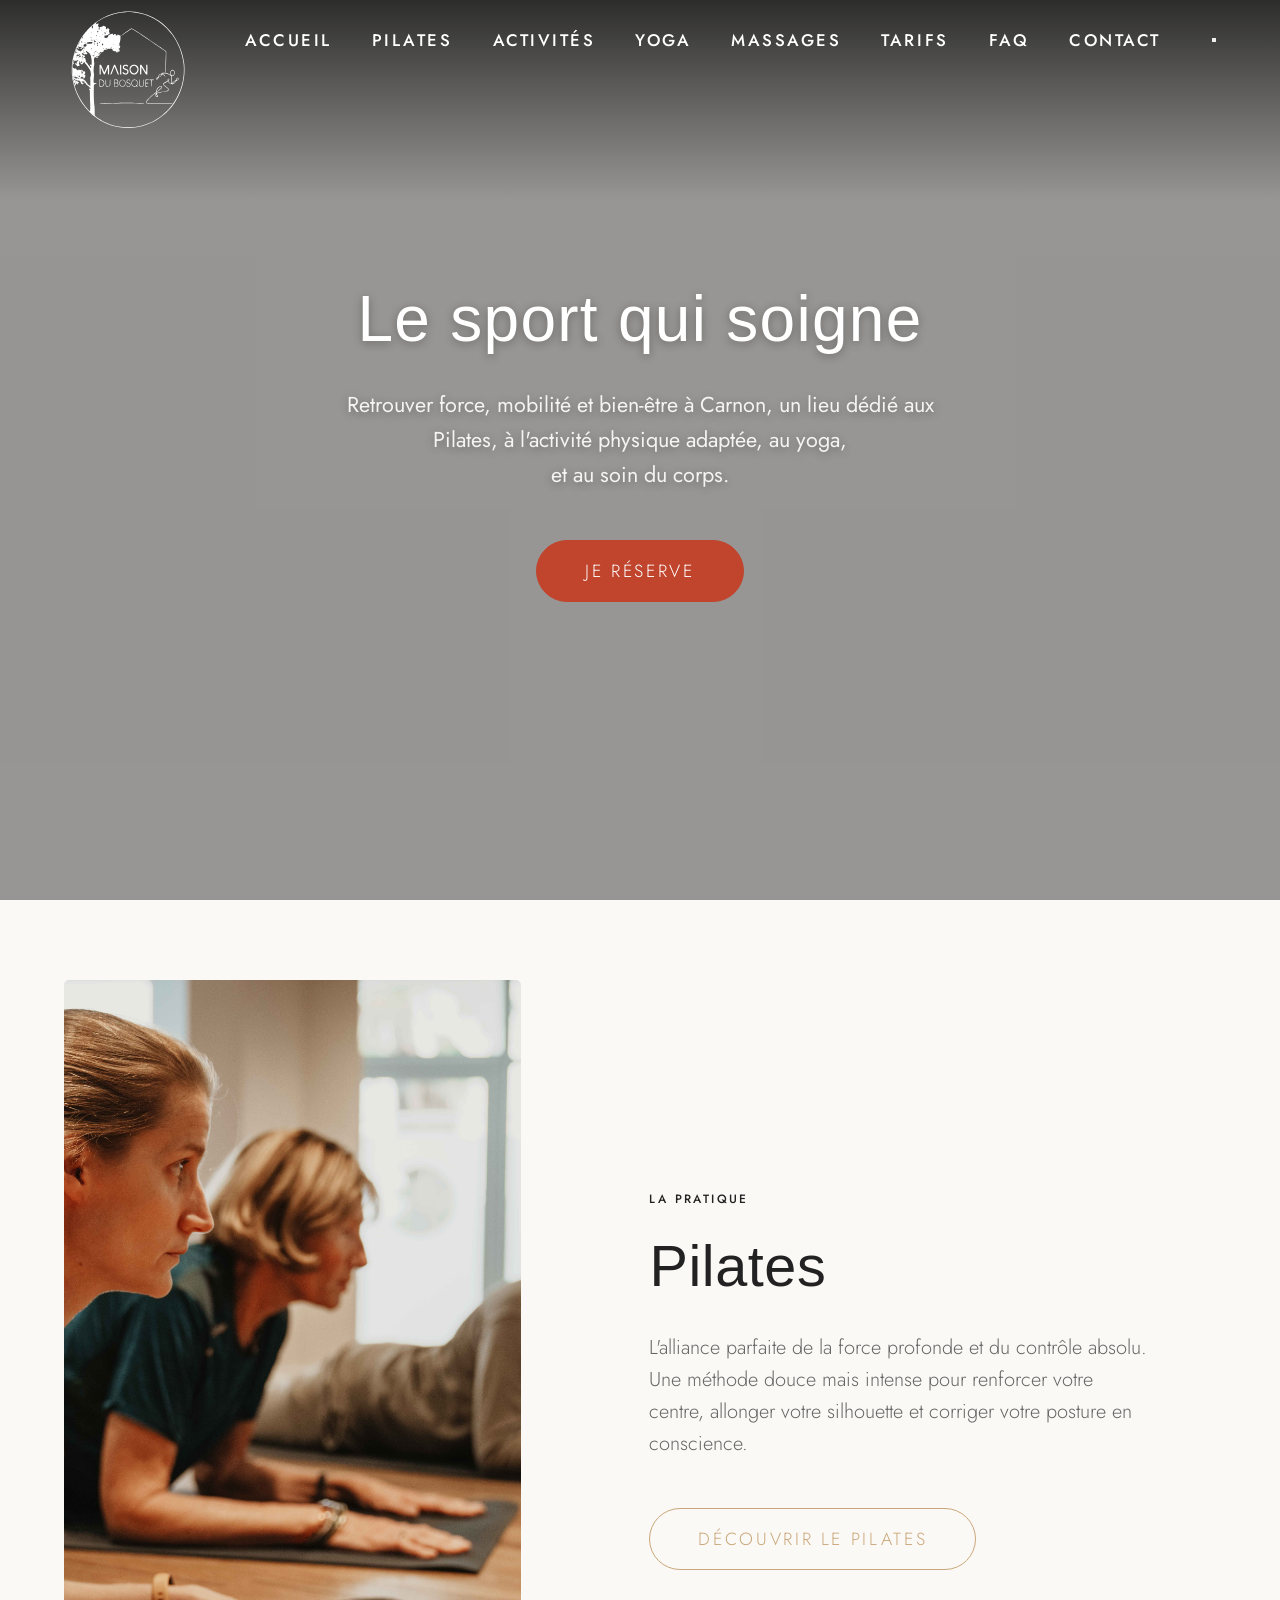
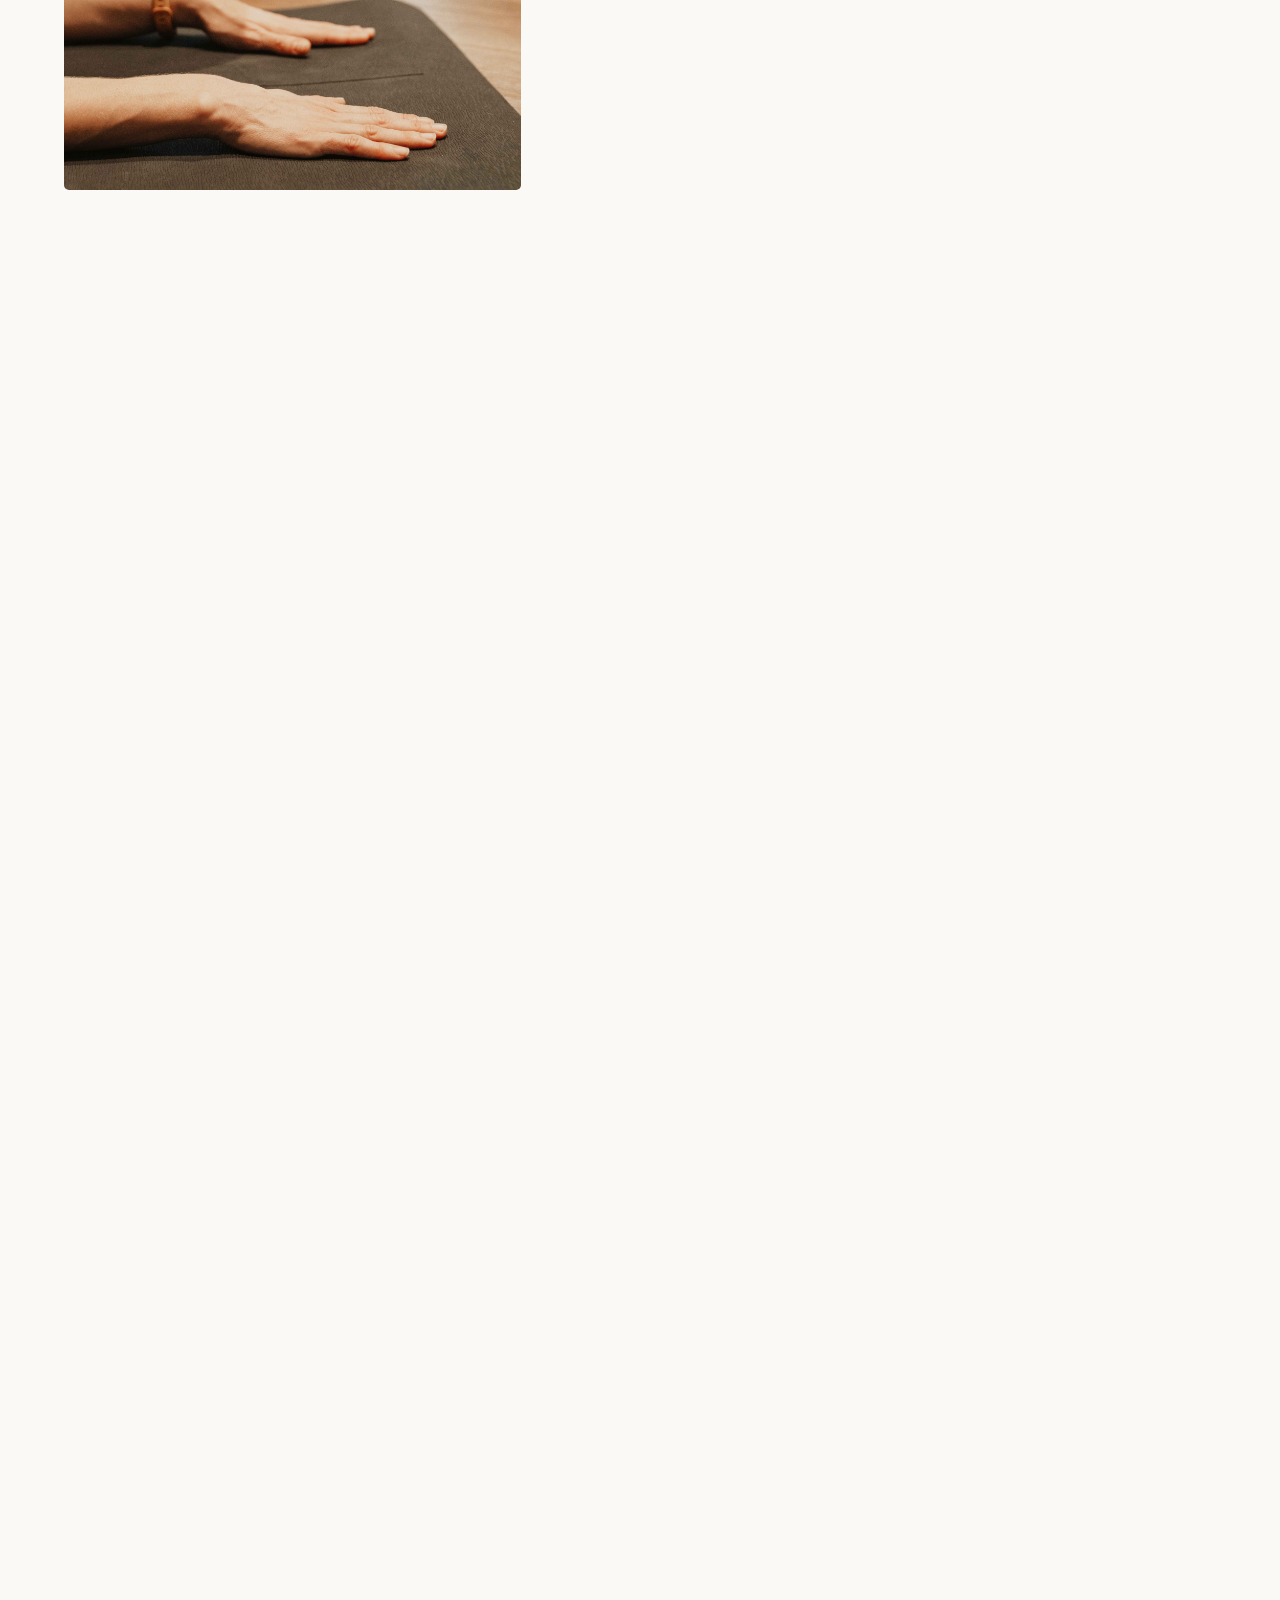
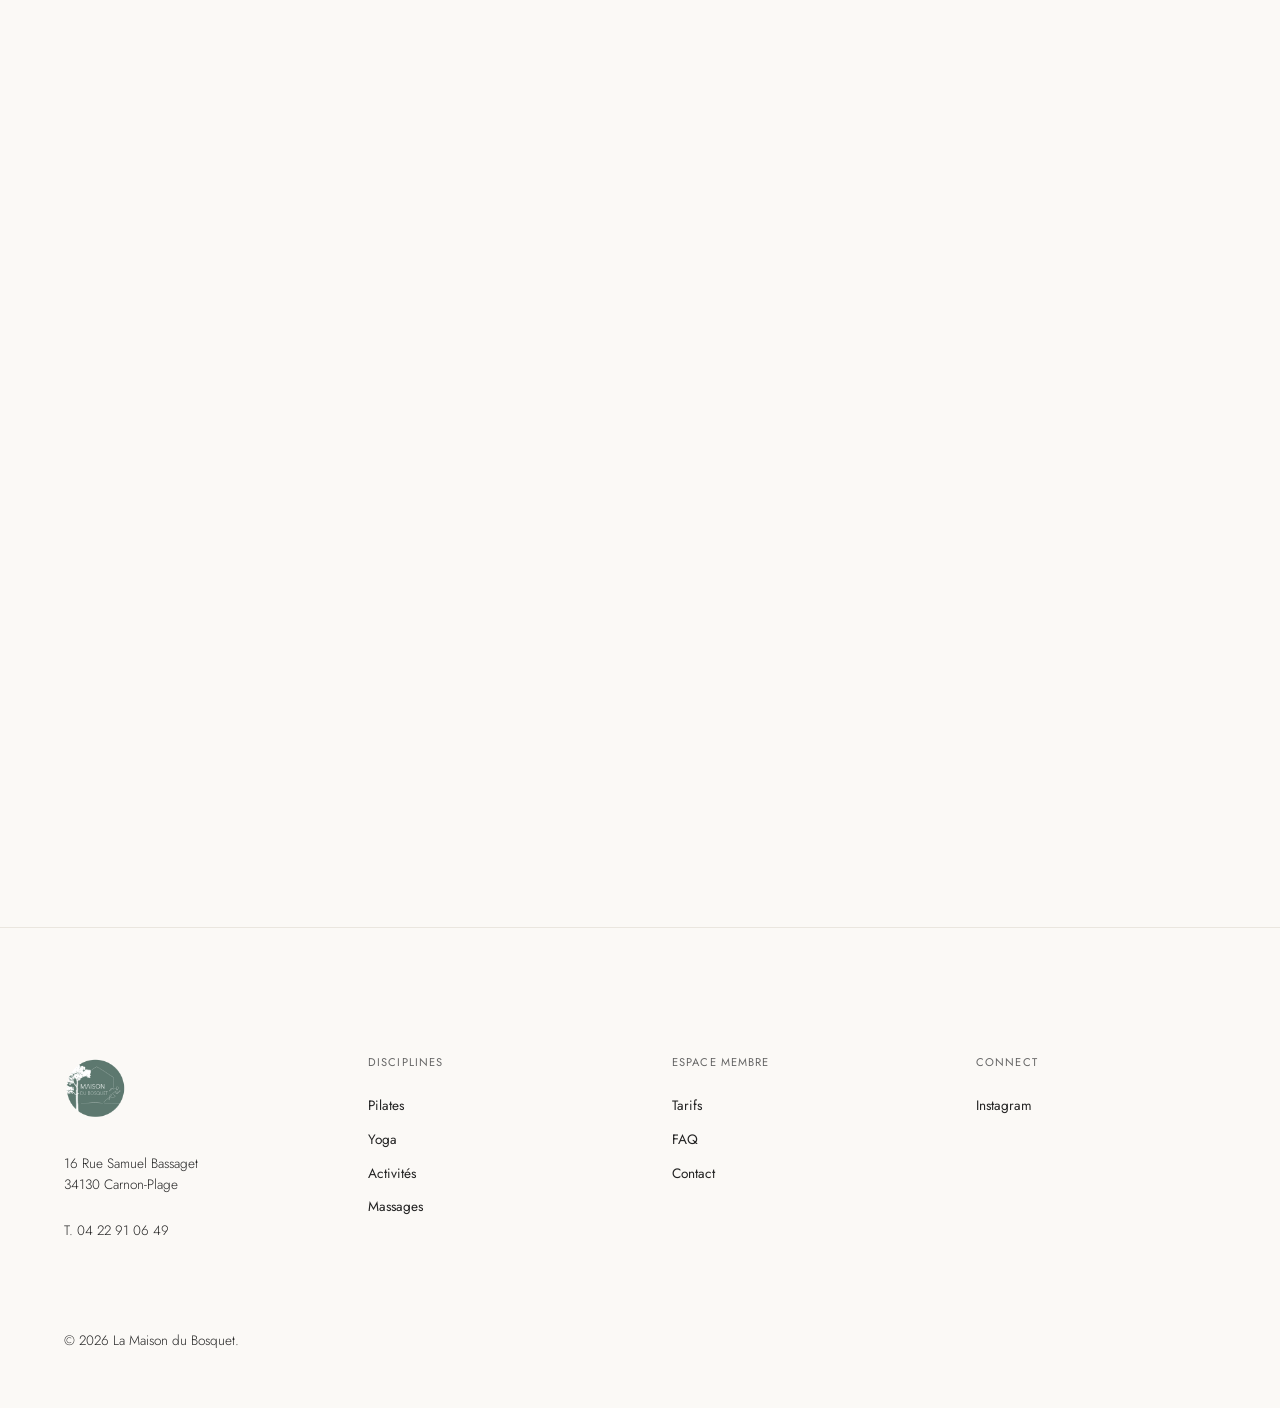
==== commit 97657de0: "Optimize mobile spacing globally and in index activities" ====
--- a/index.html
+++ b/index.html
@@ -100,7 +100,7 @@
   </section>
 
   <!-- EDITORIAL SPLIT: YOGA -->
-  <section class="editorial-split reverse container" style="margin-top: 8rem;">
+  <section class="editorial-split reverse container">
     <div class="editorial-img reveal">
       <img src="Photos/YOGA/Yoga04.jpg" alt="Séance de Yoga">
     </div>
@@ -108,14 +108,14 @@
       <span class="sur-titre">L'Apaisement</span>
       <h2>Yoga</h2>
       <p>Reconnectez le corps et l'esprit à travers des pratiques classiques et du Hatha Yoga. Un espace pour respirer, retrouver de la flexibilité et ancrer votre sérénité au quotidien.</p>
-      <div style="margin-top: 3rem; margin-bottom: 20px;">
+      <div class="mt-4">
         <a href="yoga.html" class="btn">Découvrir le Yoga</a>
       </div>
     </div>
   </section>
 
   <!-- EDITORIAL SPLIT: APA -->
-  <section class="editorial-split container" style="margin-top: 8rem;">
+  <section class="editorial-split container">
     <div class="editorial-img reveal">
       <img src="Photos/APA/APA01.png" alt="Activité Physique Adaptée">
     </div>
@@ -123,14 +123,14 @@
       <span class="sur-titre">La Mobilité</span>
       <h2>Activités physiques adaptées</h2>
       <p>Un accompagnement sur-mesure pour retrouver mobilité, confiance et bien-être physique.</p>
-      <div style="margin-top: 3rem; margin-bottom: 20px;">
+      <div class="mt-4">
         <a href="training-apa.html" class="btn">Découvrir l'A.P.A</a>
       </div>
     </div>
   </section>
 
   <!-- EDITORIAL SPLIT: MASSAGE -->
-  <section class="editorial-split reverse container" style="margin-top: 8rem;">
+  <section class="editorial-split reverse container">
     <div class="editorial-img reveal">
       <img src="Photos/MASSAGE/MassageCalifornien01.jpg" alt="Massages">
     </div>
@@ -138,7 +138,7 @@
       <span class="sur-titre">La Détente</span>
       <h2>Massages</h2>
       <p>Une parenthèse hors du temps pour relâcher les tensions, retrouver l'harmonie et rééquilibrer votre énergie vitale.</p>
-      <div style="margin-top: 3rem; margin-bottom: 20px;">
+      <div class="mt-4">
         <a href="massages.html" class="btn">Découvrir les massages</a>
       </div>
     </div>
--- a/style.css
+++ b/style.css
@@ -26,7 +26,7 @@
   --container-max: 1400px;
   --container-px: 5vw;
   --spacing-section: 15rem; /* Marges gigantesques */
-  --spacing-section-mobile: 8rem;
+  --spacing-section-mobile: 4.5rem; /* Resseré pour mobile */
 
   /* Timings */
   --transition-slow: 0.8s cubic-bezier(0.25, 1, 0.5, 1);
@@ -276,6 +276,14 @@
   margin-bottom: 5rem;
 }
 
+@media (max-width: 768px) {
+  .luxury-hero {
+    height: 70vh; /* Raccourci sur mobile pour entrer dans le vif du sujet */
+    min-height: 400px;
+    margin-bottom: 2rem; /* Moins d'espace en dessous du hero sur mobile */
+  }
+}
+
 .hero-video-wrapper {
   position: absolute;
   inset: 0;
@@ -387,7 +395,13 @@
 .editorial-split {
   display: flex;
   flex-direction: column;
-  gap: 4rem;
+  gap: 2rem; /* Espace réduit entre texte et image sur mobile */
+}
+
+@media (min-width: 768px) {
+  .editorial-split {
+    gap: 4rem;
+  }
 }
 
 @media (min-width: 1024px) {
@@ -403,10 +417,16 @@
 
 .editorial-img {
   width: 100%;
-  height: 70vh; /* Photos très verticales façon mode */
+  height: 50vh; /* Raccourci sur mobile */
   position: relative;
   overflow: hidden;
   border-radius: 5px;
+}
+
+@media (min-width: 768px) {
+  .editorial-img {
+    height: 70vh; /* Photos très verticales façon mode sur tablette */
+  }
 }
 
 @media (min-width: 1024px) {
@@ -428,7 +448,7 @@
 
 @media (max-width: 768px) {
   .editorial-content .btn {
-    margin-bottom: 20px;
+    margin-bottom: 0; /* On laisse le flex gap gérer l'espacement pour plus de régularité */
   }
 }
 
@@ -864,3 +884,13 @@
 .hero-carousel-slide.active {
   opacity: 1;
 }
+
+/* ==========================================================================
+   GLOBAL HACK BSPORT WIDGET (Mobile Only <= 1000px)
+   Masque les jours sans cours dans tous les widgets Bsport sur mobile.
+   ========================================================================== */
+@media (max-width: 1000px) {
+  div[id^="bsport-widget"] .cleanslate button.bs-week__header__date--is-abled:has(.bs-week__header__date__dots:empty) {
+      display: none !important;
+  }
+}
